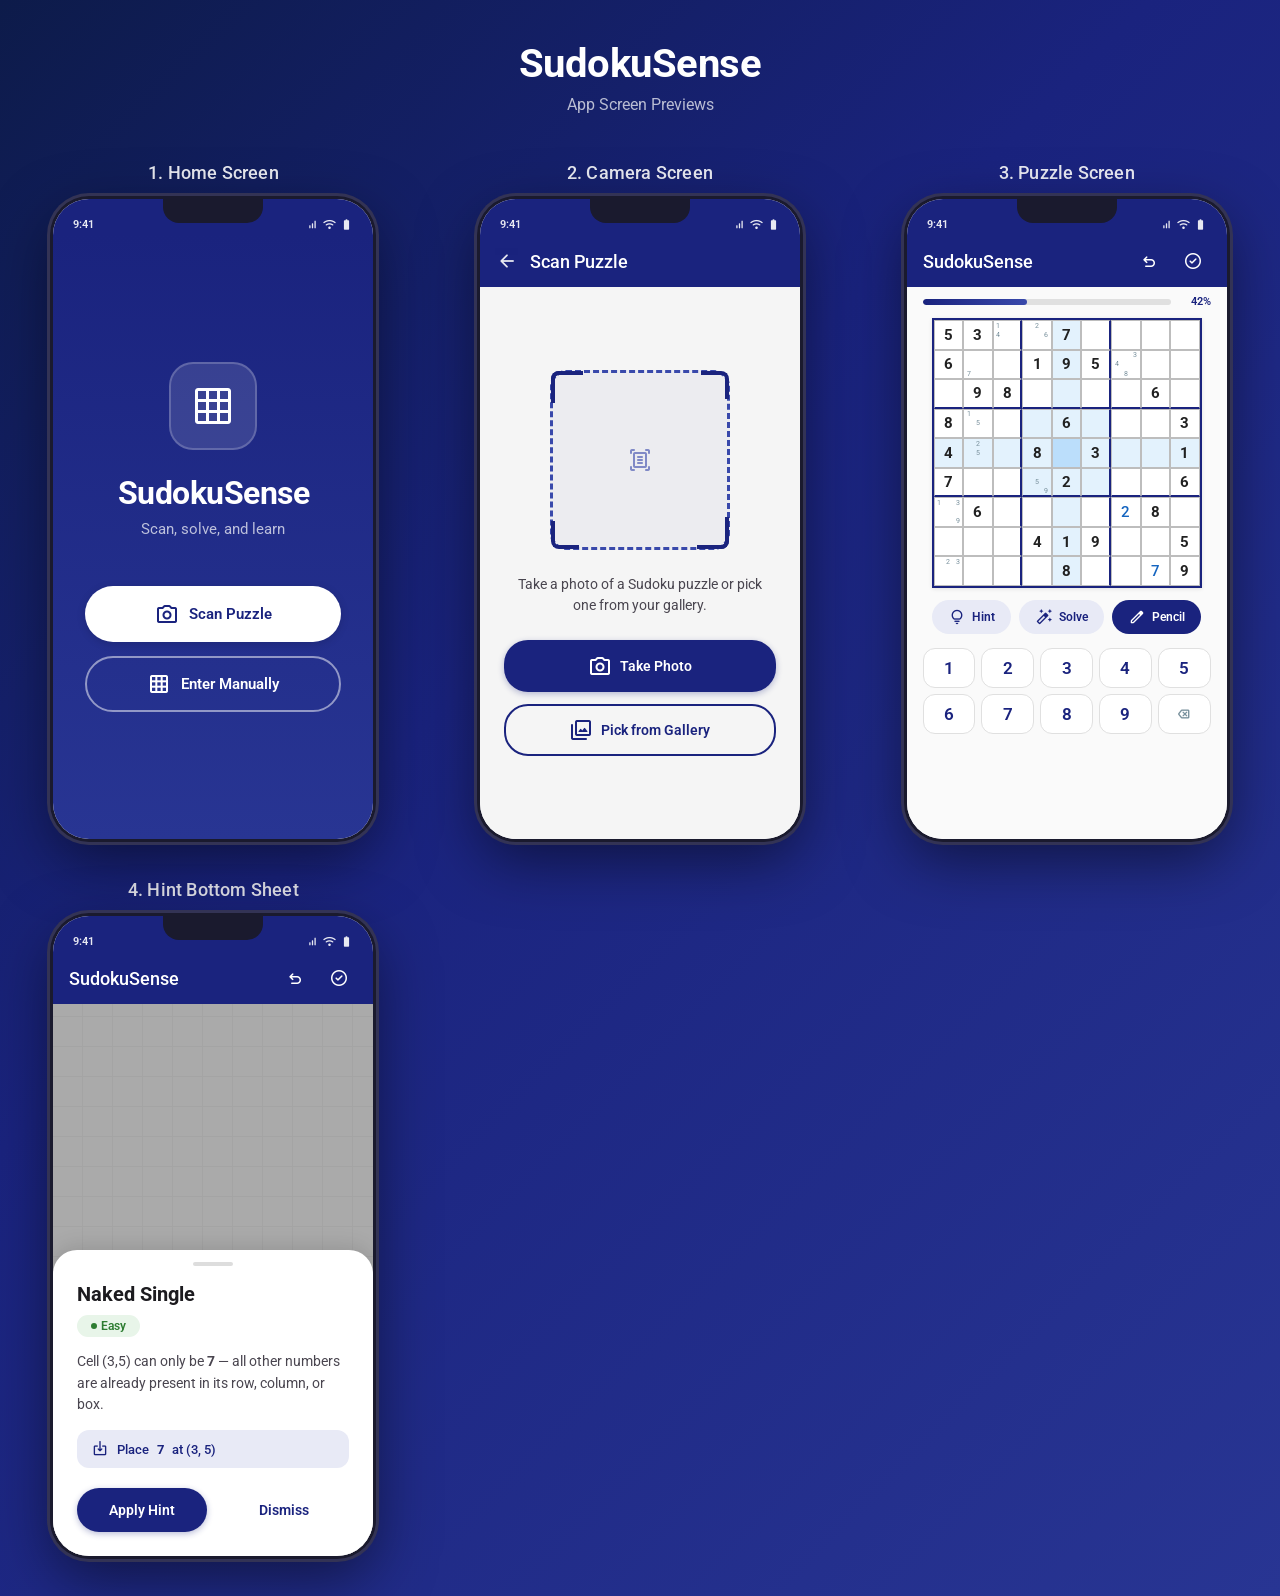
==== docs/screens-preview.html @ f1d48bf7 "feat: Complete SudokuSense app with solver, 20 strategies, OCR, and UI - Core engine: backtracking s" ====
<!DOCTYPE html>
<html lang="en">
<head>
<meta charset="UTF-8">
<meta name="viewport" content="width=device-width, initial-scale=1.0">
<title>SudokuSense - Screen Previews</title>
<link href="https://fonts.googleapis.com/css2?family=Google+Sans:wght@400;500;700&family=Roboto:wght@300;400;500;700&family=Material+Symbols+Rounded:opsz,wght,FILL,GRAD@24,400,1,0" rel="stylesheet">
<style>
  :root {
    --primary: #1A237E;
    --primary-light: #3949AB;
    --primary-container: #E8EAF6;
    --on-primary: #FFFFFF;
    --surface: #FAFAFA;
    --surface-variant: #E7E0EC;
    --on-surface: #1C1B1F;
    --on-surface-variant: #49454F;
    --outline: #79747E;
    --outline-variant: #CAC4D0;
    --tertiary: #7D5260;
    --error: #B3261E;
    --success: #2E7D32;
    --highlight: #BBDEFB;
    --highlight-soft: #E3F2FD;
    --user-entry: #1565C0;
    --candidate-color: #78909C;
  }

  * { margin: 0; padding: 0; box-sizing: border-box; }

  body {
    font-family: 'Roboto', 'Google Sans', sans-serif;
    background: linear-gradient(135deg, #0D1B4A 0%, #1A237E 40%, #283593 100%);
    min-height: 100vh;
    padding: 40px 20px;
    color: var(--on-surface);
  }

  .page-header {
    text-align: center;
    margin-bottom: 48px;
  }
  .page-header h1 {
    font-family: 'Google Sans', 'Roboto', sans-serif;
    font-size: 40px;
    font-weight: 700;
    color: #FFFFFF;
    letter-spacing: -0.5px;
  }
  .page-header p {
    font-size: 16px;
    color: rgba(255,255,255,0.7);
    margin-top: 8px;
  }

  .grid {
    display: grid;
    grid-template-columns: repeat(auto-fit, minmax(340px, 1fr));
    gap: 40px;
    max-width: 1400px;
    margin: 0 auto;
    justify-items: center;
  }

  .mockup-container {
    display: flex;
    flex-direction: column;
    align-items: center;
    gap: 16px;
  }

  .mockup-label {
    font-family: 'Google Sans', 'Roboto', sans-serif;
    font-size: 18px;
    font-weight: 500;
    color: rgba(255,255,255,0.9);
    letter-spacing: 0.2px;
  }

  .phone-frame {
    width: 320px;
    height: 640px;
    background: #FFFFFF;
    border-radius: 36px;
    box-shadow: 0 0 0 3px #1a1a2e, 0 0 0 6px #333355, 0 20px 60px rgba(0,0,0,0.5);
    overflow: hidden;
    position: relative;
    display: flex;
    flex-direction: column;
  }

  .phone-frame::before {
    content: '';
    position: absolute;
    top: 0;
    left: 50%;
    transform: translateX(-50%);
    width: 100px;
    height: 24px;
    background: #1a1a2e;
    border-radius: 0 0 16px 16px;
    z-index: 10;
  }

  .status-bar {
    height: 36px;
    background: var(--primary);
    display: flex;
    align-items: flex-end;
    justify-content: space-between;
    padding: 0 20px 4px;
    font-size: 11px;
    font-weight: 500;
    color: rgba(255,255,255,0.9);
    flex-shrink: 0;
  }
  .status-bar .time { font-weight: 600; }
  .status-bar .icons { display: flex; gap: 4px; font-size: 10px; }

  .app-bar {
    height: 52px;
    background: var(--primary);
    display: flex;
    align-items: center;
    padding: 0 16px;
    color: white;
    flex-shrink: 0;
    gap: 12px;
  }
  .app-bar .back-arrow { font-size: 22px; opacity: 0.9; cursor: pointer; }
  .app-bar .title {
    font-family: 'Google Sans', 'Roboto', sans-serif;
    font-size: 18px;
    font-weight: 500;
    flex: 1;
  }
  .app-bar .actions { display: flex; gap: 8px; }
  .app-bar .action-icon {
    width: 36px; height: 36px;
    display: flex; align-items: center; justify-content: center;
    border-radius: 50%;
    font-size: 20px;
    cursor: pointer;
  }
  .app-bar .action-icon:hover { background: rgba(255,255,255,0.12); }

  .screen-body {
    flex: 1;
    overflow: hidden;
    display: flex;
    flex-direction: column;
  }

  /* ─── Screen 1: Home ─── */
  .home-body {
    flex: 1;
    background: linear-gradient(180deg, var(--primary) 0%, #283593 100%);
    display: flex;
    flex-direction: column;
    align-items: center;
    justify-content: center;
    padding: 40px 32px;
    gap: 8px;
  }
  .home-icon {
    width: 88px; height: 88px;
    background: rgba(255,255,255,0.12);
    border-radius: 24px;
    display: flex; align-items: center; justify-content: center;
    margin-bottom: 16px;
    border: 2px solid rgba(255,255,255,0.2);
  }
  .home-icon .grid-icon {
    font-size: 48px;
    color: white;
  }
  .home-title {
    font-family: 'Google Sans', 'Roboto', sans-serif;
    font-size: 32px;
    font-weight: 700;
    color: white;
    letter-spacing: -0.5px;
  }
  .home-subtitle {
    font-size: 15px;
    color: rgba(255,255,255,0.7);
    margin-bottom: 40px;
  }
  .home-buttons {
    display: flex;
    flex-direction: column;
    gap: 14px;
    width: 100%;
  }
  .btn-filled {
    display: flex; align-items: center; justify-content: center; gap: 10px;
    background: white;
    color: var(--primary);
    border: none;
    border-radius: 28px;
    padding: 16px 24px;
    font-size: 15px;
    font-weight: 600;
    font-family: 'Google Sans', 'Roboto', sans-serif;
    cursor: pointer;
    box-shadow: 0 2px 8px rgba(0,0,0,0.15);
  }
  .btn-outlined {
    display: flex; align-items: center; justify-content: center; gap: 10px;
    background: transparent;
    color: white;
    border: 2px solid rgba(255,255,255,0.5);
    border-radius: 28px;
    padding: 14px 24px;
    font-size: 15px;
    font-weight: 600;
    font-family: 'Google Sans', 'Roboto', sans-serif;
    cursor: pointer;
  }
  .btn-icon { font-size: 20px; }

  /* ─── Screen 2: Camera ─── */
  .camera-body {
    flex: 1;
    background: #F5F5F5;
    display: flex;
    flex-direction: column;
    align-items: center;
    justify-content: center;
    padding: 32px 24px;
    gap: 24px;
  }
  .scanner-frame {
    width: 180px; height: 180px;
    border: 3px dashed var(--primary-light);
    border-radius: 16px;
    display: flex; align-items: center; justify-content: center;
    background: rgba(26,35,126,0.04);
    position: relative;
  }
  .scanner-frame::before,
  .scanner-frame::after {
    content: '';
    position: absolute;
    width: 28px; height: 28px;
    border-color: var(--primary);
    border-style: solid;
  }
  .scanner-frame::before {
    top: -2px; left: -2px;
    border-width: 4px 0 0 4px;
    border-radius: 8px 0 0 0;
  }
  .scanner-frame::after {
    bottom: -2px; right: -2px;
    border-width: 0 4px 4px 0;
    border-radius: 0 0 8px 0;
  }
  .scanner-icon { font-size: 56px; color: var(--primary-light); opacity: 0.6; }
  .camera-text {
    font-size: 14px;
    color: var(--on-surface-variant);
    text-align: center;
    line-height: 1.5;
    padding: 0 8px;
  }
  .camera-buttons {
    display: flex;
    flex-direction: column;
    gap: 12px;
    width: 100%;
  }
  .btn-filled-sm {
    display: flex; align-items: center; justify-content: center; gap: 8px;
    background: var(--primary);
    color: white;
    border: none;
    border-radius: 24px;
    padding: 14px 20px;
    font-size: 14px;
    font-weight: 600;
    font-family: 'Google Sans', 'Roboto', sans-serif;
    cursor: pointer;
    box-shadow: 0 2px 6px rgba(26,35,126,0.3);
  }
  .btn-outlined-sm {
    display: flex; align-items: center; justify-content: center; gap: 8px;
    background: transparent;
    color: var(--primary);
    border: 2px solid var(--primary);
    border-radius: 24px;
    padding: 12px 20px;
    font-size: 14px;
    font-weight: 600;
    font-family: 'Google Sans', 'Roboto', sans-serif;
    cursor: pointer;
  }

  /* ─── Corner accents for scanner ─── */
  .corner-tl, .corner-tr, .corner-bl, .corner-br {
    position: absolute;
    width: 28px; height: 28px;
    border-color: var(--primary);
    border-style: solid;
  }
  .corner-tl { top: -2px; left: -2px; border-width: 4px 0 0 4px; border-radius: 8px 0 0 0; }
  .corner-tr { top: -2px; right: -2px; border-width: 4px 4px 0 0; border-radius: 0 8px 0 0; }
  .corner-bl { bottom: -2px; left: -2px; border-width: 0 0 4px 4px; border-radius: 0 0 0 8px; }
  .corner-br { bottom: -2px; right: -2px; border-width: 0 4px 4px 0; border-radius: 0 0 8px 0; }

  /* ─── Screen 3: Puzzle ─── */
  .puzzle-body {
    flex: 1;
    background: #FAFAFA;
    display: flex;
    flex-direction: column;
    overflow: hidden;
  }

  .progress-bar-container {
    padding: 8px 16px 4px;
    display: flex;
    align-items: center;
    gap: 8px;
  }
  .progress-track {
    flex: 1;
    height: 6px;
    background: #E0E0E0;
    border-radius: 3px;
    overflow: hidden;
  }
  .progress-fill {
    width: 42%;
    height: 100%;
    background: linear-gradient(90deg, var(--primary), var(--primary-light));
    border-radius: 3px;
  }
  .progress-text {
    font-size: 11px;
    font-weight: 600;
    color: var(--primary);
    min-width: 32px;
    text-align: right;
  }

  .sudoku-grid-wrapper {
    padding: 6px 12px;
    display: flex;
    justify-content: center;
  }

  .sudoku-grid {
    display: grid;
    grid-template-columns: repeat(9, 1fr);
    grid-template-rows: repeat(9, 1fr);
    width: 270px;
    height: 270px;
    border: 2.5px solid #1A237E;
    background: white;
    box-shadow: 0 1px 4px rgba(0,0,0,0.1);
  }

  .cell {
    display: flex;
    align-items: center;
    justify-content: center;
    font-size: 15px;
    font-weight: 400;
    color: var(--on-surface);
    border: 0.5px solid #BDBDBD;
    position: relative;
    background: white;
  }
  .cell.given { font-weight: 700; color: #212121; }
  .cell.user-entered { color: var(--user-entry); font-weight: 500; }
  .cell.selected { background: var(--highlight) !important; }
  .cell.same-group { background: var(--highlight-soft); }

  /* Thick borders for 3x3 boxes */
  .cell.border-right { border-right: 2px solid #1A237E; }
  .cell.border-bottom { border-bottom: 2px solid #1A237E; }
  .cell.border-left { border-left: 2px solid #1A237E; }
  .cell.border-top { border-top: 2px solid #1A237E; }

  .cell .candidates {
    display: grid;
    grid-template-columns: repeat(3, 1fr);
    grid-template-rows: repeat(3, 1fr);
    width: 100%;
    height: 100%;
    position: absolute;
    top: 0; left: 0;
  }
  .cell .candidates span {
    display: flex;
    align-items: center;
    justify-content: center;
    font-size: 7px;
    color: var(--candidate-color);
    font-weight: 400;
  }

  .toolbar-row {
    display: flex;
    justify-content: center;
    gap: 8px;
    padding: 6px 16px;
  }
  .tool-btn {
    display: flex; align-items: center; gap: 6px;
    background: var(--primary-container);
    color: var(--primary);
    border: none;
    border-radius: 20px;
    padding: 8px 16px;
    font-size: 12px;
    font-weight: 600;
    font-family: 'Google Sans', 'Roboto', sans-serif;
    cursor: pointer;
  }
  .tool-btn .tool-icon { font-size: 18px; }

  .numpad {
    display: grid;
    grid-template-columns: repeat(5, 1fr);
    gap: 6px;
    padding: 8px 16px 12px;
  }
  .num-btn {
    display: flex;
    align-items: center;
    justify-content: center;
    height: 40px;
    background: white;
    border: 1.5px solid #E0E0E0;
    border-radius: 12px;
    font-size: 17px;
    font-weight: 600;
    color: var(--primary);
    font-family: 'Google Sans', 'Roboto', sans-serif;
    cursor: pointer;
  }
  .num-btn:hover { background: var(--primary-container); }
  .num-btn.clear-btn {
    font-size: 11px;
    font-weight: 500;
    color: var(--on-surface-variant);
  }

  /* ─── Screen 4: Hint Sheet ─── */
  .hint-overlay {
    flex: 1;
    position: relative;
    background: #FAFAFA;
  }
  .hint-puzzle-bg {
    position: absolute;
    top: 0; left: 0; right: 0;
    height: 100%;
    opacity: 0.3;
    background: repeating-linear-gradient(
      0deg,
      transparent,
      transparent 29px,
      #E0E0E0 29px,
      #E0E0E0 30px
    ),
    repeating-linear-gradient(
      90deg,
      transparent,
      transparent 29px,
      #E0E0E0 29px,
      #E0E0E0 30px
    );
  }
  .hint-scrim {
    position: absolute;
    bottom: 0; left: 0; right: 0;
    top: 0;
    background: rgba(0,0,0,0.32);
    z-index: 1;
  }
  .hint-sheet {
    position: absolute;
    bottom: 0; left: 0; right: 0;
    background: white;
    border-radius: 24px 24px 0 0;
    padding: 12px 24px 24px;
    z-index: 2;
    box-shadow: 0 -4px 20px rgba(0,0,0,0.12);
  }
  .hint-handle {
    width: 40px; height: 4px;
    background: #DDD;
    border-radius: 2px;
    margin: 0 auto 16px;
  }
  .hint-strategy {
    font-family: 'Google Sans', 'Roboto', sans-serif;
    font-size: 20px;
    font-weight: 700;
    color: var(--on-surface);
    margin-bottom: 8px;
  }
  .difficulty-badge {
    display: inline-flex;
    align-items: center;
    gap: 4px;
    background: #E8F5E9;
    color: var(--success);
    border-radius: 16px;
    padding: 4px 14px;
    font-size: 12px;
    font-weight: 600;
    margin-bottom: 14px;
  }
  .difficulty-badge .dot {
    width: 6px; height: 6px;
    background: var(--success);
    border-radius: 50%;
  }
  .hint-explanation {
    font-size: 13.5px;
    color: var(--on-surface-variant);
    line-height: 1.6;
    margin-bottom: 14px;
  }
  .hint-placement {
    display: flex;
    align-items: center;
    gap: 8px;
    background: var(--primary-container);
    border-radius: 12px;
    padding: 10px 14px;
    margin-bottom: 20px;
    font-size: 13px;
    font-weight: 500;
    color: var(--primary);
  }
  .hint-placement .place-icon { font-size: 18px; }
  .hint-buttons {
    display: flex;
    gap: 12px;
  }
  .hint-btn-apply {
    flex: 1;
    background: var(--primary);
    color: white;
    border: none;
    border-radius: 24px;
    padding: 14px;
    font-size: 14px;
    font-weight: 600;
    font-family: 'Google Sans', 'Roboto', sans-serif;
    cursor: pointer;
    box-shadow: 0 2px 6px rgba(26,35,126,0.3);
  }
  .hint-btn-dismiss {
    flex: 1;
    background: transparent;
    color: var(--primary);
    border: none;
    padding: 14px;
    font-size: 14px;
    font-weight: 600;
    font-family: 'Google Sans', 'Roboto', sans-serif;
    cursor: pointer;
  }

  .material-symbols-rounded {
    font-family: 'Material Symbols Rounded';
    font-weight: normal;
    font-style: normal;
    font-size: 24px;
    display: inline-block;
    line-height: 1;
    text-transform: none;
    letter-spacing: normal;
    word-wrap: normal;
    white-space: nowrap;
    direction: ltr;
    -webkit-font-smoothing: antialiased;
  }

  @media (max-width: 740px) {
    .grid { grid-template-columns: 1fr; gap: 32px; }
  }
</style>
</head>
<body>

<div class="page-header">
  <h1>SudokuSense</h1>
  <p>App Screen Previews</p>
</div>

<div class="grid">

  <!-- ════════════ Screen 1: Home ════════════ -->
  <div class="mockup-container">
    <div class="mockup-label">1. Home Screen</div>
    <div class="phone-frame">
      <div class="status-bar">
        <span class="time">9:41</span>
        <span class="icons">
          <span class="material-symbols-rounded" style="font-size:13px">signal_cellular_alt</span>
          <span class="material-symbols-rounded" style="font-size:13px">wifi</span>
          <span class="material-symbols-rounded" style="font-size:13px">battery_full</span>
        </span>
      </div>
      <div class="screen-body home-body">
        <div class="home-icon">
          <span class="material-symbols-rounded grid-icon">grid_on</span>
        </div>
        <div class="home-title">SudokuSense</div>
        <div class="home-subtitle">Scan, solve, and learn</div>
        <div class="home-buttons">
          <button class="btn-filled">
            <span class="material-symbols-rounded btn-icon">photo_camera</span>
            Scan Puzzle
          </button>
          <button class="btn-outlined">
            <span class="material-symbols-rounded btn-icon">grid_on</span>
            Enter Manually
          </button>
        </div>
      </div>
    </div>
  </div>

  <!-- ════════════ Screen 2: Camera ════════════ -->
  <div class="mockup-container">
    <div class="mockup-label">2. Camera Screen</div>
    <div class="phone-frame">
      <div class="status-bar">
        <span class="time">9:41</span>
        <span class="icons">
          <span class="material-symbols-rounded" style="font-size:13px">signal_cellular_alt</span>
          <span class="material-symbols-rounded" style="font-size:13px">wifi</span>
          <span class="material-symbols-rounded" style="font-size:13px">battery_full</span>
        </span>
      </div>
      <div class="app-bar">
        <span class="material-symbols-rounded back-arrow">arrow_back</span>
        <span class="title">Scan Puzzle</span>
      </div>
      <div class="screen-body camera-body">
        <div class="scanner-frame">
          <div class="corner-tl"></div>
          <div class="corner-tr"></div>
          <div class="corner-bl"></div>
          <div class="corner-br"></div>
          <span class="material-symbols-rounded scanner-icon">document_scanner</span>
        </div>
        <div class="camera-text">Take a photo of a Sudoku puzzle or pick one from your gallery.</div>
        <div class="camera-buttons">
          <button class="btn-filled-sm">
            <span class="material-symbols-rounded btn-icon">photo_camera</span>
            Take Photo
          </button>
          <button class="btn-outlined-sm">
            <span class="material-symbols-rounded btn-icon">photo_library</span>
            Pick from Gallery
          </button>
        </div>
      </div>
    </div>
  </div>

  <!-- ════════════ Screen 3: Puzzle ════════════ -->
  <div class="mockup-container">
    <div class="mockup-label">3. Puzzle Screen</div>
    <div class="phone-frame">
      <div class="status-bar">
        <span class="time">9:41</span>
        <span class="icons">
          <span class="material-symbols-rounded" style="font-size:13px">signal_cellular_alt</span>
          <span class="material-symbols-rounded" style="font-size:13px">wifi</span>
          <span class="material-symbols-rounded" style="font-size:13px">battery_full</span>
        </span>
      </div>
      <div class="app-bar">
        <span class="title">SudokuSense</span>
        <div class="actions">
          <span class="action-icon material-symbols-rounded" style="font-size:20px">undo</span>
          <span class="action-icon material-symbols-rounded" style="font-size:20px">check_circle</span>
        </div>
      </div>
      <div class="screen-body puzzle-body">
        <div class="progress-bar-container">
          <div class="progress-track"><div class="progress-fill"></div></div>
          <span class="progress-text">42%</span>
        </div>
        <div class="sudoku-grid-wrapper">
          <div class="sudoku-grid" id="puzzle-grid"></div>
        </div>
        <div class="toolbar-row">
          <button class="tool-btn">
            <span class="material-symbols-rounded tool-icon">lightbulb</span>
            Hint
          </button>
          <button class="tool-btn">
            <span class="material-symbols-rounded tool-icon">auto_fix_high</span>
            Solve
          </button>
          <button class="tool-btn" style="background:var(--primary);color:white;">
            <span class="material-symbols-rounded tool-icon">edit</span>
            Pencil
          </button>
        </div>
        <div class="numpad">
          <button class="num-btn">1</button>
          <button class="num-btn">2</button>
          <button class="num-btn">3</button>
          <button class="num-btn">4</button>
          <button class="num-btn">5</button>
          <button class="num-btn">6</button>
          <button class="num-btn">7</button>
          <button class="num-btn">8</button>
          <button class="num-btn">9</button>
          <button class="num-btn clear-btn">
            <span class="material-symbols-rounded" style="font-size:18px;color:#78909C">backspace</span>
          </button>
        </div>
      </div>
    </div>
  </div>

  <!-- ════════════ Screen 4: Hint Sheet ════════════ -->
  <div class="mockup-container">
    <div class="mockup-label">4. Hint Bottom Sheet</div>
    <div class="phone-frame">
      <div class="status-bar">
        <span class="time">9:41</span>
        <span class="icons">
          <span class="material-symbols-rounded" style="font-size:13px">signal_cellular_alt</span>
          <span class="material-symbols-rounded" style="font-size:13px">wifi</span>
          <span class="material-symbols-rounded" style="font-size:13px">battery_full</span>
        </span>
      </div>
      <div class="app-bar">
        <span class="title">SudokuSense</span>
        <div class="actions">
          <span class="action-icon material-symbols-rounded" style="font-size:20px">undo</span>
          <span class="action-icon material-symbols-rounded" style="font-size:20px">check_circle</span>
        </div>
      </div>
      <div class="screen-body">
        <div class="hint-overlay">
          <div class="hint-puzzle-bg"></div>
          <div class="hint-scrim"></div>
          <div class="hint-sheet">
            <div class="hint-handle"></div>
            <div class="hint-strategy">Naked Single</div>
            <div class="difficulty-badge">
              <span class="dot"></span>
              Easy
            </div>
            <div class="hint-explanation">
              Cell (3,5) can only be <strong>7</strong> &mdash; all other numbers are already present in its row, column, or box.
            </div>
            <div class="hint-placement">
              <span class="material-symbols-rounded place-icon">place_item</span>
              Place <strong>7</strong> at (3, 5)
            </div>
            <div class="hint-buttons">
              <button class="hint-btn-apply">Apply Hint</button>
              <button class="hint-btn-dismiss">Dismiss</button>
            </div>
          </div>
        </div>
      </div>
    </div>
  </div>

</div>

<script>
// Build the Sudoku grid for Screen 3
(function() {
  const grid = document.getElementById('puzzle-grid');
  // Realistic partial puzzle: 0 = empty, negative = user-entered, 'c' prefix = candidates
  const puzzle = [
    // Row 0
    [{v:5,t:'g'},{v:3,t:'g'},{v:0,t:''},{v:0,t:''},{v:7,t:'g'},{v:0,t:''},{v:0,t:''},{v:0,t:''},{v:0,t:''}],
    // Row 1
    [{v:6,t:'g'},{v:0,t:''},{v:0,t:''},{v:1,t:'g'},{v:9,t:'g'},{v:5,t:'g'},{v:0,t:''},{v:0,t:''},{v:0,t:''}],
    // Row 2
    [{v:0,t:''},{v:9,t:'g'},{v:8,t:'g'},{v:0,t:''},{v:0,t:''},{v:0,t:''},{v:0,t:''},{v:6,t:'g'},{v:0,t:''}],
    // Row 3
    [{v:8,t:'g'},{v:0,t:''},{v:0,t:''},{v:0,t:''},{v:6,t:'g'},{v:0,t:''},{v:0,t:''},{v:0,t:''},{v:3,t:'g'}],
    // Row 4
    [{v:4,t:'g'},{v:0,t:''},{v:0,t:''},{v:8,t:'g'},{v:0,t:'s'},{v:3,t:'g'},{v:0,t:''},{v:0,t:''},{v:1,t:'g'}],
    // Row 5
    [{v:7,t:'g'},{v:0,t:''},{v:0,t:''},{v:0,t:''},{v:2,t:'g'},{v:0,t:''},{v:0,t:''},{v:0,t:''},{v:6,t:'g'}],
    // Row 6
    [{v:0,t:''},{v:6,t:'g'},{v:0,t:''},{v:0,t:''},{v:0,t:''},{v:0,t:''},{v:2,t:'u'},{v:8,t:'g'},{v:0,t:''}],
    // Row 7
    [{v:0,t:''},{v:0,t:''},{v:0,t:''},{v:4,t:'g'},{v:1,t:'g'},{v:9,t:'g'},{v:0,t:''},{v:0,t:''},{v:5,t:'g'}],
    // Row 8
    [{v:0,t:''},{v:0,t:''},{v:0,t:''},{v:0,t:''},{v:8,t:'g'},{v:0,t:''},{v:0,t:''},{v:7,t:'u'},{v:9,t:'g'}],
  ];

  // Candidates for some empty cells
  const candidates = {
    '0,2': [1,4],
    '0,3': [2,6],
    '1,1': [7],
    '1,6': [3,4,8],
    '3,1': [1,5],
    '4,1': [2,5],
    '5,3': [5,9],
    '6,0': [1,3,9],
    '8,0': [2,3],
  };

  // Selected cell: row 4, col 4
  const selR = 4, selC = 4;

  for (let r = 0; r < 9; r++) {
    for (let c = 0; c < 9; c++) {
      const cell = document.createElement('div');
      cell.className = 'cell';
      const data = puzzle[r][c];

      // Box borders
      if (c === 2 || c === 5) cell.classList.add('border-right');
      if (r === 2 || r === 5) cell.classList.add('border-bottom');

      // Highlight selected and same group
      if (r === selR && c === selC) {
        cell.classList.add('selected');
      } else if (r === selR || c === selC ||
        (Math.floor(r/3) === Math.floor(selR/3) && Math.floor(c/3) === Math.floor(selC/3))) {
        cell.classList.add('same-group');
      }

      if (data.v > 0) {
        if (data.t === 'g') cell.classList.add('given');
        else if (data.t === 'u') cell.classList.add('user-entered');
        cell.textContent = data.v;
      } else {
        // Check for candidates
        const key = r + ',' + c;
        if (candidates[key]) {
          const cDiv = document.createElement('div');
          cDiv.className = 'candidates';
          for (let n = 1; n <= 9; n++) {
            const s = document.createElement('span');
            if (candidates[key].includes(n)) s.textContent = n;
            cDiv.appendChild(s);
          }
          cell.appendChild(cDiv);
        }
      }

      grid.appendChild(cell);
    }
  }
})();
</script>

</body>
</html>
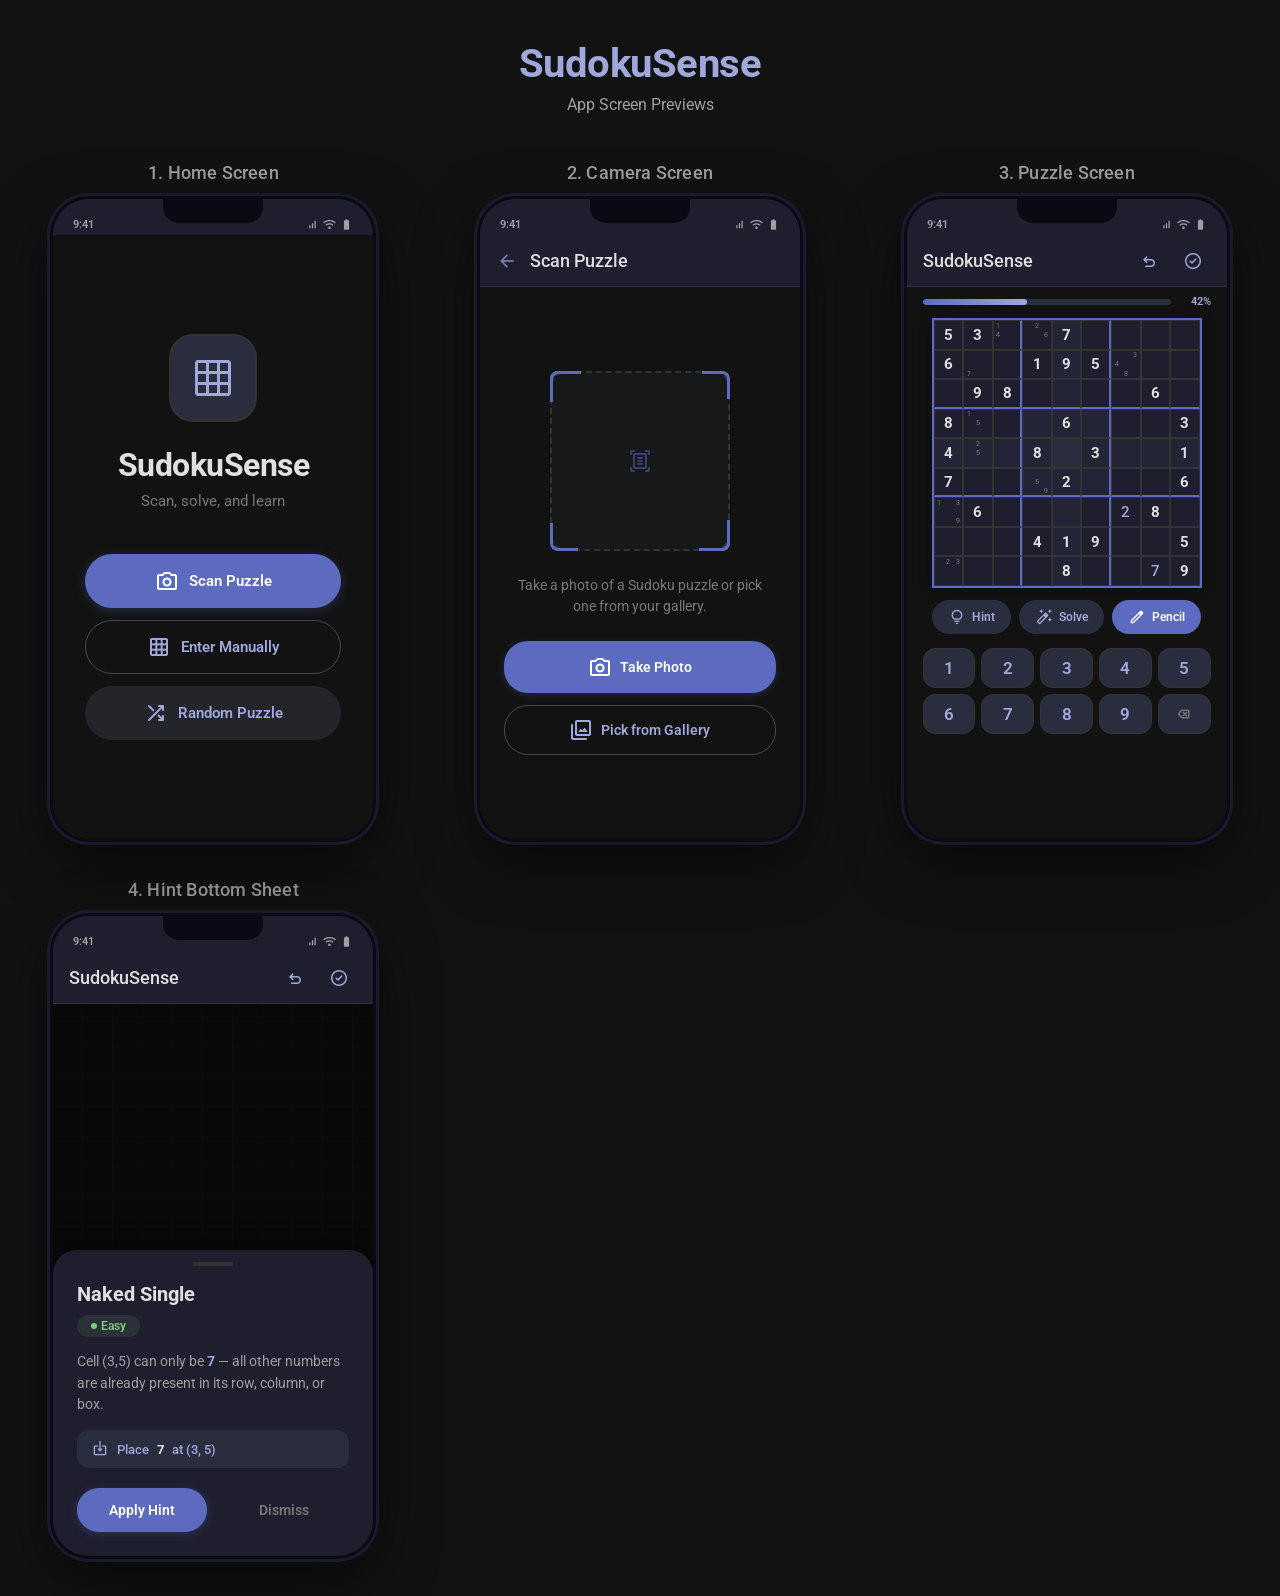
==== commit 8bef1176: "style: Switch to dark-mode-only with pastel indigo accents - App theme: dark Material 3 with #9FA8DA" ====
--- a/docs/screens-preview.html
+++ b/docs/screens-preview.html
@@ -7,30 +7,32 @@
 <link href="https://fonts.googleapis.com/css2?family=Google+Sans:wght@400;500;700&family=Roboto:wght@300;400;500;700&family=Material+Symbols+Rounded:opsz,wght,FILL,GRAD@24,400,1,0" rel="stylesheet">
 <style>
   :root {
-    --primary: #1A237E;
-    --primary-light: #3949AB;
-    --primary-container: #E8EAF6;
-    --on-primary: #FFFFFF;
-    --surface: #FAFAFA;
-    --surface-variant: #E7E0EC;
-    --on-surface: #1C1B1F;
-    --on-surface-variant: #49454F;
-    --outline: #79747E;
-    --outline-variant: #CAC4D0;
-    --tertiary: #7D5260;
-    --error: #B3261E;
-    --success: #2E7D32;
-    --highlight: #BBDEFB;
-    --highlight-soft: #E3F2FD;
-    --user-entry: #1565C0;
-    --candidate-color: #78909C;
+    --bg: #121212;
+    --surface: #1E1E2E;
+    --card: #2A2D3E;
+    --accent: #9FA8DA;
+    --accent-dim: #5C6BC0;
+    --accent-faint: rgba(159,168,218,0.08);
+    --on-surface: #E0E0E0;
+    --on-surface-dim: #A0A0A0;
+    --on-surface-muted: #787878;
+    --border: #333333;
+    --user-entry: #9FA8DA;
+    --candidate-color: #787878;
+    --error-tint: #33EF5350;
+    --hint-tint: #3381C784;
+    --easy: #81C784;
+    --medium: #FFD54F;
+    --hard: #FFB74D;
+    --expert: #E57373;
+    --evil: #CE93D8;
   }
 
   * { margin: 0; padding: 0; box-sizing: border-box; }
 
   body {
     font-family: 'Roboto', 'Google Sans', sans-serif;
-    background: linear-gradient(135deg, #0D1B4A 0%, #1A237E 40%, #283593 100%);
+    background: var(--bg);
     min-height: 100vh;
     padding: 40px 20px;
     color: var(--on-surface);
@@ -44,12 +46,12 @@
     font-family: 'Google Sans', 'Roboto', sans-serif;
     font-size: 40px;
     font-weight: 700;
-    color: #FFFFFF;
+    color: var(--accent);
     letter-spacing: -0.5px;
   }
   .page-header p {
     font-size: 16px;
-    color: rgba(255,255,255,0.7);
+    color: var(--on-surface-dim);
     margin-top: 8px;
   }
 
@@ -73,16 +75,16 @@
     font-family: 'Google Sans', 'Roboto', sans-serif;
     font-size: 18px;
     font-weight: 500;
-    color: rgba(255,255,255,0.9);
+    color: var(--on-surface-dim);
     letter-spacing: 0.2px;
   }
 
   .phone-frame {
     width: 320px;
     height: 640px;
-    background: #FFFFFF;
+    background: var(--surface);
     border-radius: 36px;
-    box-shadow: 0 0 0 3px #1a1a2e, 0 0 0 6px #333355, 0 20px 60px rgba(0,0,0,0.5);
+    box-shadow: 0 0 0 3px #0a0a14, 0 0 0 6px #1a1a2e, 0 20px 60px rgba(0,0,0,0.6);
     overflow: hidden;
     position: relative;
     display: flex;
@@ -97,21 +99,21 @@
     transform: translateX(-50%);
     width: 100px;
     height: 24px;
-    background: #1a1a2e;
+    background: #0a0a14;
     border-radius: 0 0 16px 16px;
     z-index: 10;
   }
 
   .status-bar {
     height: 36px;
-    background: var(--primary);
+    background: var(--surface);
     display: flex;
     align-items: flex-end;
     justify-content: space-between;
     padding: 0 20px 4px;
     font-size: 11px;
     font-weight: 500;
-    color: rgba(255,255,255,0.9);
+    color: var(--on-surface-dim);
     flex-shrink: 0;
   }
   .status-bar .time { font-weight: 600; }
@@ -119,20 +121,22 @@
 
   .app-bar {
     height: 52px;
-    background: var(--primary);
+    background: var(--surface);
     display: flex;
     align-items: center;
     padding: 0 16px;
-    color: white;
+    color: var(--on-surface);
     flex-shrink: 0;
     gap: 12px;
-  }
-  .app-bar .back-arrow { font-size: 22px; opacity: 0.9; cursor: pointer; }
+    border-bottom: 1px solid var(--border);
+  }
+  .app-bar .back-arrow { font-size: 22px; opacity: 0.7; cursor: pointer; color: var(--accent); }
   .app-bar .title {
     font-family: 'Google Sans', 'Roboto', sans-serif;
     font-size: 18px;
     font-weight: 500;
     flex: 1;
+    color: var(--on-surface);
   }
   .app-bar .actions { display: flex; gap: 8px; }
   .app-bar .action-icon {
@@ -141,8 +145,9 @@
     border-radius: 50%;
     font-size: 20px;
     cursor: pointer;
-  }
-  .app-bar .action-icon:hover { background: rgba(255,255,255,0.12); }
+    color: var(--accent);
+  }
+  .app-bar .action-icon:hover { background: rgba(159,168,218,0.1); }
 
   .screen-body {
     flex: 1;
@@ -151,65 +156,65 @@
     flex-direction: column;
   }
 
-  /* ─── Screen 1: Home ─── */
+  /* --- Screen 1: Home --- */
   .home-body {
     flex: 1;
-    background: linear-gradient(180deg, var(--primary) 0%, #283593 100%);
+    background: var(--bg);
     display: flex;
     flex-direction: column;
     align-items: center;
     justify-content: center;
-    padding: 40px 32px;
+    padding: 32px 32px;
     gap: 8px;
   }
   .home-icon {
     width: 88px; height: 88px;
-    background: rgba(255,255,255,0.12);
+    background: var(--card);
     border-radius: 24px;
     display: flex; align-items: center; justify-content: center;
     margin-bottom: 16px;
-    border: 2px solid rgba(255,255,255,0.2);
+    border: 2px solid var(--border);
   }
   .home-icon .grid-icon {
     font-size: 48px;
-    color: white;
+    color: var(--accent);
   }
   .home-title {
     font-family: 'Google Sans', 'Roboto', sans-serif;
     font-size: 32px;
     font-weight: 700;
-    color: white;
+    color: var(--on-surface);
     letter-spacing: -0.5px;
   }
   .home-subtitle {
     font-size: 15px;
-    color: rgba(255,255,255,0.7);
-    margin-bottom: 40px;
+    color: var(--on-surface-muted);
+    margin-bottom: 36px;
   }
   .home-buttons {
     display: flex;
     flex-direction: column;
-    gap: 14px;
+    gap: 12px;
     width: 100%;
   }
   .btn-filled {
     display: flex; align-items: center; justify-content: center; gap: 10px;
-    background: white;
-    color: var(--primary);
+    background: var(--accent-dim);
+    color: #FFFFFF;
     border: none;
     border-radius: 28px;
-    padding: 16px 24px;
+    padding: 15px 24px;
     font-size: 15px;
     font-weight: 600;
     font-family: 'Google Sans', 'Roboto', sans-serif;
     cursor: pointer;
-    box-shadow: 0 2px 8px rgba(0,0,0,0.15);
+    box-shadow: 0 2px 12px rgba(92,107,196,0.3);
   }
   .btn-outlined {
     display: flex; align-items: center; justify-content: center; gap: 10px;
     background: transparent;
-    color: white;
-    border: 2px solid rgba(255,255,255,0.5);
+    color: var(--accent);
+    border: 1.5px solid rgba(159,168,218,0.35);
     border-radius: 28px;
     padding: 14px 24px;
     font-size: 15px;
@@ -217,12 +222,24 @@
     font-family: 'Google Sans', 'Roboto', sans-serif;
     cursor: pointer;
   }
+  .btn-tonal {
+    display: flex; align-items: center; justify-content: center; gap: 10px;
+    background: rgba(159,168,218,0.12);
+    color: var(--accent);
+    border: none;
+    border-radius: 28px;
+    padding: 15px 24px;
+    font-size: 15px;
+    font-weight: 600;
+    font-family: 'Google Sans', 'Roboto', sans-serif;
+    cursor: pointer;
+  }
   .btn-icon { font-size: 20px; }
 
-  /* ─── Screen 2: Camera ─── */
+  /* --- Screen 2: Camera --- */
   .camera-body {
     flex: 1;
-    background: #F5F5F5;
+    background: var(--bg);
     display: flex;
     flex-direction: column;
     align-items: center;
@@ -232,10 +249,10 @@
   }
   .scanner-frame {
     width: 180px; height: 180px;
-    border: 3px dashed var(--primary-light);
+    border: 2px dashed var(--border);
     border-radius: 16px;
     display: flex; align-items: center; justify-content: center;
-    background: rgba(26,35,126,0.04);
+    background: rgba(159,168,218,0.04);
     position: relative;
   }
   .scanner-frame::before,
@@ -243,23 +260,23 @@
     content: '';
     position: absolute;
     width: 28px; height: 28px;
-    border-color: var(--primary);
+    border-color: var(--accent-dim);
     border-style: solid;
   }
   .scanner-frame::before {
     top: -2px; left: -2px;
-    border-width: 4px 0 0 4px;
+    border-width: 3px 0 0 3px;
     border-radius: 8px 0 0 0;
   }
   .scanner-frame::after {
     bottom: -2px; right: -2px;
-    border-width: 0 4px 4px 0;
+    border-width: 0 3px 3px 0;
     border-radius: 0 0 8px 0;
   }
-  .scanner-icon { font-size: 56px; color: var(--primary-light); opacity: 0.6; }
+  .scanner-icon { font-size: 56px; color: var(--accent-dim); opacity: 0.5; }
   .camera-text {
     font-size: 14px;
-    color: var(--on-surface-variant);
+    color: var(--on-surface-muted);
     text-align: center;
     line-height: 1.5;
     padding: 0 8px;
@@ -272,8 +289,8 @@
   }
   .btn-filled-sm {
     display: flex; align-items: center; justify-content: center; gap: 8px;
-    background: var(--primary);
-    color: white;
+    background: var(--accent-dim);
+    color: #FFFFFF;
     border: none;
     border-radius: 24px;
     padding: 14px 20px;
@@ -281,13 +298,13 @@
     font-weight: 600;
     font-family: 'Google Sans', 'Roboto', sans-serif;
     cursor: pointer;
-    box-shadow: 0 2px 6px rgba(26,35,126,0.3);
+    box-shadow: 0 2px 8px rgba(92,107,196,0.25);
   }
   .btn-outlined-sm {
     display: flex; align-items: center; justify-content: center; gap: 8px;
     background: transparent;
-    color: var(--primary);
-    border: 2px solid var(--primary);
+    color: var(--accent);
+    border: 1.5px solid rgba(159,168,218,0.35);
     border-radius: 24px;
     padding: 12px 20px;
     font-size: 14px;
@@ -296,22 +313,22 @@
     cursor: pointer;
   }
 
-  /* ─── Corner accents for scanner ─── */
+  /* Corner accents for scanner */
   .corner-tl, .corner-tr, .corner-bl, .corner-br {
     position: absolute;
     width: 28px; height: 28px;
-    border-color: var(--primary);
+    border-color: var(--accent-dim);
     border-style: solid;
   }
-  .corner-tl { top: -2px; left: -2px; border-width: 4px 0 0 4px; border-radius: 8px 0 0 0; }
-  .corner-tr { top: -2px; right: -2px; border-width: 4px 4px 0 0; border-radius: 0 8px 0 0; }
-  .corner-bl { bottom: -2px; left: -2px; border-width: 0 0 4px 4px; border-radius: 0 0 0 8px; }
-  .corner-br { bottom: -2px; right: -2px; border-width: 0 4px 4px 0; border-radius: 0 0 8px 0; }
-
-  /* ─── Screen 3: Puzzle ─── */
+  .corner-tl { top: -2px; left: -2px; border-width: 3px 0 0 3px; border-radius: 8px 0 0 0; }
+  .corner-tr { top: -2px; right: -2px; border-width: 3px 3px 0 0; border-radius: 0 8px 0 0; }
+  .corner-bl { bottom: -2px; left: -2px; border-width: 0 0 3px 3px; border-radius: 0 0 0 8px; }
+  .corner-br { bottom: -2px; right: -2px; border-width: 0 3px 3px 0; border-radius: 0 0 8px 0; }
+
+  /* --- Screen 3: Puzzle --- */
   .puzzle-body {
     flex: 1;
-    background: #FAFAFA;
+    background: var(--bg);
     display: flex;
     flex-direction: column;
     overflow: hidden;
@@ -326,20 +343,20 @@
   .progress-track {
     flex: 1;
     height: 6px;
-    background: #E0E0E0;
+    background: var(--card);
     border-radius: 3px;
     overflow: hidden;
   }
   .progress-fill {
     width: 42%;
     height: 100%;
-    background: linear-gradient(90deg, var(--primary), var(--primary-light));
+    background: linear-gradient(90deg, var(--accent-dim), var(--accent));
     border-radius: 3px;
   }
   .progress-text {
     font-size: 11px;
     font-weight: 600;
-    color: var(--primary);
+    color: var(--accent);
     min-width: 32px;
     text-align: right;
   }
@@ -356,9 +373,9 @@
     grid-template-rows: repeat(9, 1fr);
     width: 270px;
     height: 270px;
-    border: 2.5px solid #1A237E;
-    background: white;
-    box-shadow: 0 1px 4px rgba(0,0,0,0.1);
+    border: 2.5px solid var(--accent-dim);
+    background: var(--surface);
+    box-shadow: 0 2px 12px rgba(0,0,0,0.3);
   }
 
   .cell {
@@ -367,21 +384,23 @@
     justify-content: center;
     font-size: 15px;
     font-weight: 400;
-    color: var(--on-surface);
-    border: 0.5px solid #BDBDBD;
+    color: var(--on-surface-muted);
+    border: 0.5px solid var(--border);
     position: relative;
-    background: white;
-  }
-  .cell.given { font-weight: 700; color: #212121; }
+    background: var(--surface);
+  }
+  .cell.given { font-weight: 700; color: var(--on-surface); }
   .cell.user-entered { color: var(--user-entry); font-weight: 500; }
-  .cell.selected { background: var(--highlight) !important; }
-  .cell.same-group { background: var(--highlight-soft); }
+  .cell.selected { background: var(--card) !important; }
+  .cell.same-group { background: rgba(159,168,218,0.04); }
+  .cell.error { background: var(--error-tint); }
+  .cell.hint-highlight { background: var(--hint-tint); }
 
   /* Thick borders for 3x3 boxes */
-  .cell.border-right { border-right: 2px solid #1A237E; }
-  .cell.border-bottom { border-bottom: 2px solid #1A237E; }
-  .cell.border-left { border-left: 2px solid #1A237E; }
-  .cell.border-top { border-top: 2px solid #1A237E; }
+  .cell.border-right { border-right: 2px solid var(--accent-dim); }
+  .cell.border-bottom { border-bottom: 2px solid var(--accent-dim); }
+  .cell.border-left { border-left: 2px solid var(--accent-dim); }
+  .cell.border-top { border-top: 2px solid var(--accent-dim); }
 
   .cell .candidates {
     display: grid;
@@ -409,8 +428,8 @@
   }
   .tool-btn {
     display: flex; align-items: center; gap: 6px;
-    background: var(--primary-container);
-    color: var(--primary);
+    background: var(--card);
+    color: var(--accent);
     border: none;
     border-radius: 20px;
     padding: 8px 16px;
@@ -420,6 +439,10 @@
     cursor: pointer;
   }
   .tool-btn .tool-icon { font-size: 18px; }
+  .tool-btn.active {
+    background: var(--accent-dim);
+    color: #FFFFFF;
+  }
 
   .numpad {
     display: grid;
@@ -432,67 +455,67 @@
     align-items: center;
     justify-content: center;
     height: 40px;
-    background: white;
-    border: 1.5px solid #E0E0E0;
+    background: var(--card);
+    border: 1px solid var(--border);
     border-radius: 12px;
     font-size: 17px;
     font-weight: 600;
-    color: var(--primary);
-    font-family: 'Google Sans', 'Roboto', sans-serif;
-    cursor: pointer;
-  }
-  .num-btn:hover { background: var(--primary-container); }
+    color: var(--accent);
+    font-family: 'Google Sans', 'Roboto', sans-serif;
+    cursor: pointer;
+  }
+  .num-btn:hover { background: rgba(159,168,218,0.12); }
   .num-btn.clear-btn {
     font-size: 11px;
     font-weight: 500;
-    color: var(--on-surface-variant);
-  }
-
-  /* ─── Screen 4: Hint Sheet ─── */
+    color: var(--on-surface-muted);
+  }
+
+  /* --- Screen 4: Hint Sheet --- */
   .hint-overlay {
     flex: 1;
     position: relative;
-    background: #FAFAFA;
+    background: var(--bg);
   }
   .hint-puzzle-bg {
     position: absolute;
     top: 0; left: 0; right: 0;
     height: 100%;
-    opacity: 0.3;
+    opacity: 0.15;
     background: repeating-linear-gradient(
       0deg,
       transparent,
       transparent 29px,
-      #E0E0E0 29px,
-      #E0E0E0 30px
+      var(--border) 29px,
+      var(--border) 30px
     ),
     repeating-linear-gradient(
       90deg,
       transparent,
       transparent 29px,
-      #E0E0E0 29px,
-      #E0E0E0 30px
+      var(--border) 29px,
+      var(--border) 30px
     );
   }
   .hint-scrim {
     position: absolute;
     bottom: 0; left: 0; right: 0;
     top: 0;
-    background: rgba(0,0,0,0.32);
+    background: rgba(0,0,0,0.5);
     z-index: 1;
   }
   .hint-sheet {
     position: absolute;
     bottom: 0; left: 0; right: 0;
-    background: white;
+    background: var(--surface);
     border-radius: 24px 24px 0 0;
     padding: 12px 24px 24px;
     z-index: 2;
-    box-shadow: 0 -4px 20px rgba(0,0,0,0.12);
+    box-shadow: 0 -4px 24px rgba(0,0,0,0.4);
   }
   .hint-handle {
     width: 40px; height: 4px;
-    background: #DDD;
+    background: var(--border);
     border-radius: 2px;
     margin: 0 auto 16px;
   }
@@ -507,8 +530,8 @@
     display: inline-flex;
     align-items: center;
     gap: 4px;
-    background: #E8F5E9;
-    color: var(--success);
+    background: rgba(129,199,132,0.12);
+    color: var(--easy);
     border-radius: 16px;
     padding: 4px 14px;
     font-size: 12px;
@@ -517,36 +540,40 @@
   }
   .difficulty-badge .dot {
     width: 6px; height: 6px;
-    background: var(--success);
+    background: var(--easy);
     border-radius: 50%;
   }
   .hint-explanation {
     font-size: 13.5px;
-    color: var(--on-surface-variant);
+    color: var(--on-surface-dim);
     line-height: 1.6;
     margin-bottom: 14px;
   }
+  .hint-explanation strong {
+    color: var(--accent);
+  }
   .hint-placement {
     display: flex;
     align-items: center;
     gap: 8px;
-    background: var(--primary-container);
+    background: var(--card);
     border-radius: 12px;
     padding: 10px 14px;
     margin-bottom: 20px;
     font-size: 13px;
     font-weight: 500;
-    color: var(--primary);
+    color: var(--accent);
   }
   .hint-placement .place-icon { font-size: 18px; }
+  .hint-placement strong { color: var(--on-surface); }
   .hint-buttons {
     display: flex;
     gap: 12px;
   }
   .hint-btn-apply {
     flex: 1;
-    background: var(--primary);
-    color: white;
+    background: var(--accent-dim);
+    color: #FFFFFF;
     border: none;
     border-radius: 24px;
     padding: 14px;
@@ -554,12 +581,12 @@
     font-weight: 600;
     font-family: 'Google Sans', 'Roboto', sans-serif;
     cursor: pointer;
-    box-shadow: 0 2px 6px rgba(26,35,126,0.3);
+    box-shadow: 0 2px 8px rgba(92,107,196,0.3);
   }
   .hint-btn-dismiss {
     flex: 1;
     background: transparent;
-    color: var(--primary);
+    color: var(--on-surface-muted);
     border: none;
     padding: 14px;
     font-size: 14px;
@@ -597,7 +624,7 @@
 
 <div class="grid">
 
-  <!-- ════════════ Screen 1: Home ════════════ -->
+  <!-- Screen 1: Home -->
   <div class="mockup-container">
     <div class="mockup-label">1. Home Screen</div>
     <div class="phone-frame">
@@ -624,12 +651,16 @@
             <span class="material-symbols-rounded btn-icon">grid_on</span>
             Enter Manually
           </button>
+          <button class="btn-tonal">
+            <span class="material-symbols-rounded btn-icon">shuffle</span>
+            Random Puzzle
+          </button>
         </div>
       </div>
     </div>
   </div>
 
-  <!-- ════════════ Screen 2: Camera ════════════ -->
+  <!-- Screen 2: Camera -->
   <div class="mockup-container">
     <div class="mockup-label">2. Camera Screen</div>
     <div class="phone-frame">
@@ -668,7 +699,7 @@
     </div>
   </div>
 
-  <!-- ════════════ Screen 3: Puzzle ════════════ -->
+  <!-- Screen 3: Puzzle -->
   <div class="mockup-container">
     <div class="mockup-label">3. Puzzle Screen</div>
     <div class="phone-frame">
@@ -704,7 +735,7 @@
             <span class="material-symbols-rounded tool-icon">auto_fix_high</span>
             Solve
           </button>
-          <button class="tool-btn" style="background:var(--primary);color:white;">
+          <button class="tool-btn active">
             <span class="material-symbols-rounded tool-icon">edit</span>
             Pencil
           </button>
@@ -720,14 +751,14 @@
           <button class="num-btn">8</button>
           <button class="num-btn">9</button>
           <button class="num-btn clear-btn">
-            <span class="material-symbols-rounded" style="font-size:18px;color:#78909C">backspace</span>
+            <span class="material-symbols-rounded" style="font-size:18px;color:#787878">backspace</span>
           </button>
         </div>
       </div>
     </div>
   </div>
 
-  <!-- ════════════ Screen 4: Hint Sheet ════════════ -->
+  <!-- Screen 4: Hint Sheet -->
   <div class="mockup-container">
     <div class="mockup-label">4. Hint Bottom Sheet</div>
     <div class="phone-frame">
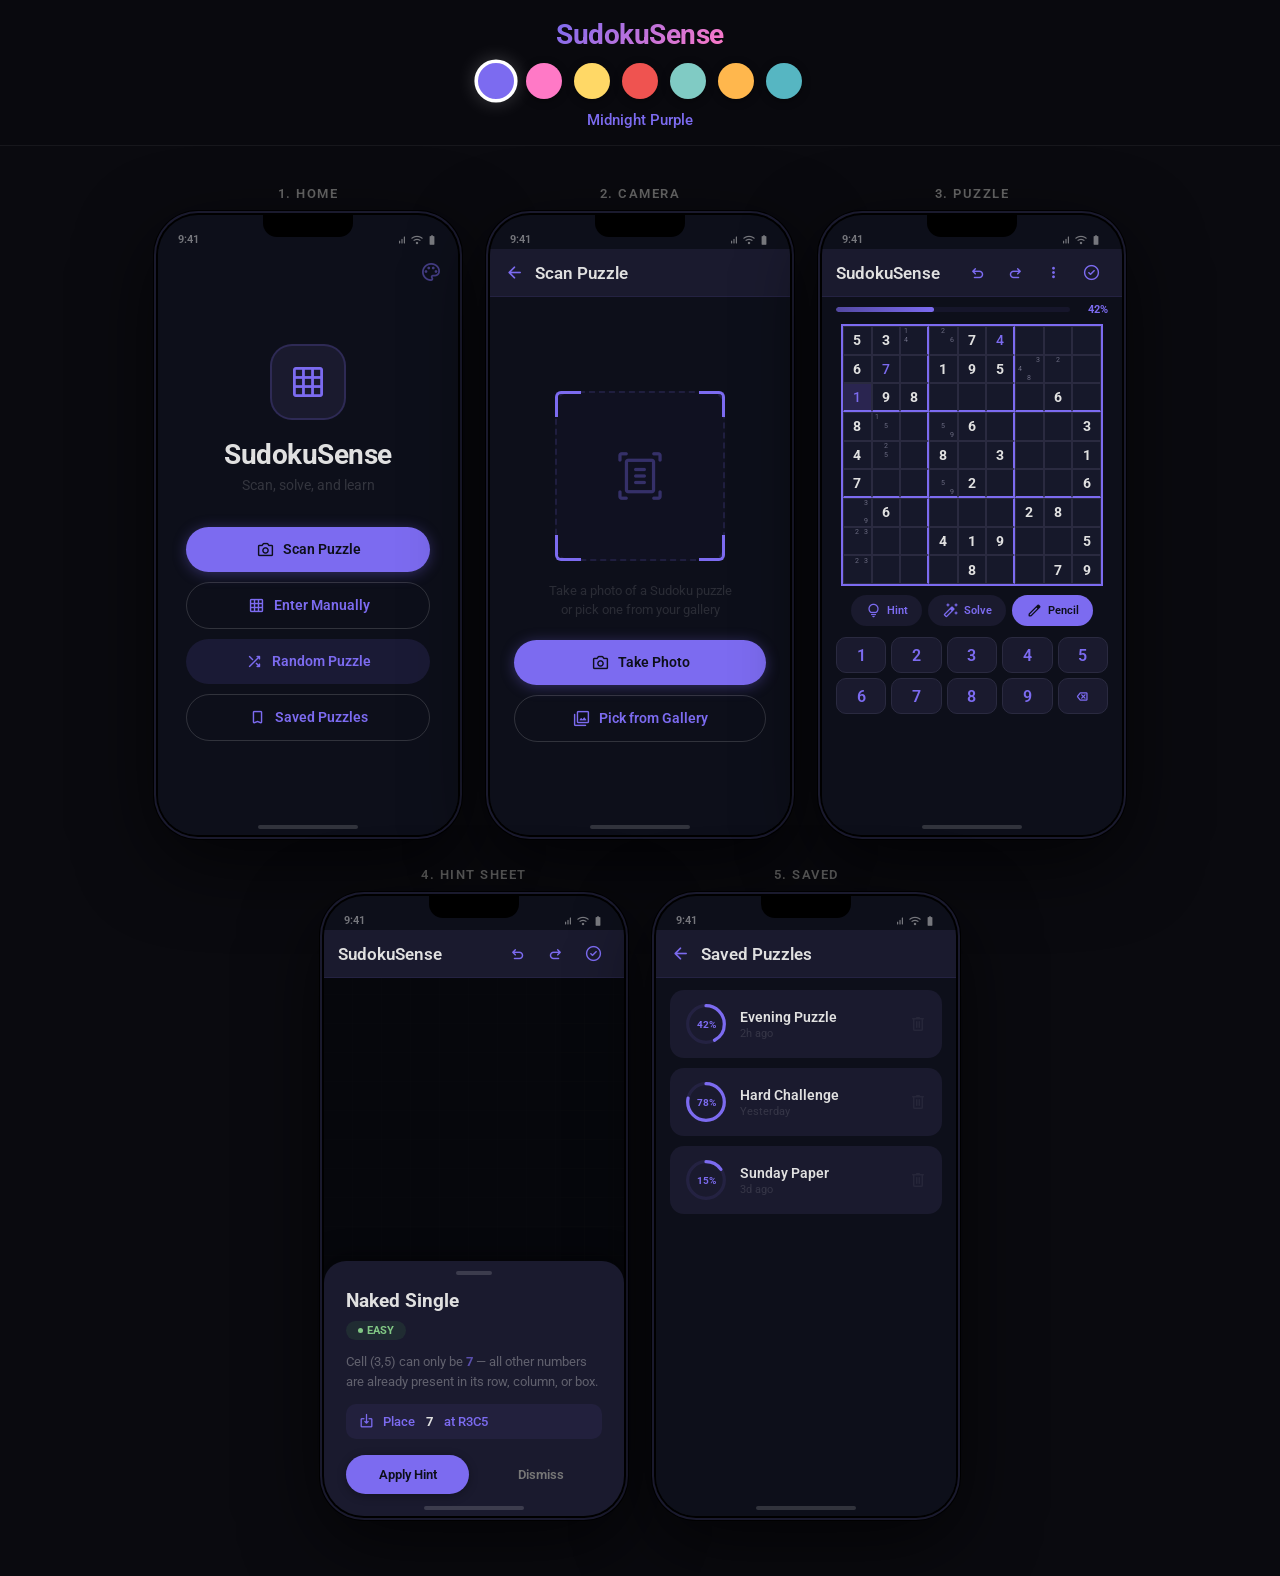
==== commit 38318139: "feat: Improved OCR pipeline, editable clues, UI redesign, web deploy - OCR: symbol-level extraction," ====
--- a/docs/screens-preview.html
+++ b/docs/screens-preview.html
@@ -3,801 +3,522 @@
 <head>
 <meta charset="UTF-8">
 <meta name="viewport" content="width=device-width, initial-scale=1.0">
-<title>SudokuSense - Screen Previews</title>
-<link href="https://fonts.googleapis.com/css2?family=Google+Sans:wght@400;500;700&family=Roboto:wght@300;400;500;700&family=Material+Symbols+Rounded:opsz,wght,FILL,GRAD@24,400,1,0" rel="stylesheet">
+<title>SudokuSense - All Screens Preview</title>
+<link href="https://fonts.googleapis.com/css2?family=Roboto:wght@300;400;500;700&family=Material+Symbols+Rounded:opsz,wght,FILL,GRAD@24,400,1,0" rel="stylesheet">
 <style>
-  :root {
-    --bg: #121212;
-    --surface: #1E1E2E;
-    --card: #2A2D3E;
-    --accent: #9FA8DA;
-    --accent-dim: #5C6BC0;
-    --accent-faint: rgba(159,168,218,0.08);
-    --on-surface: #E0E0E0;
-    --on-surface-dim: #A0A0A0;
-    --on-surface-muted: #787878;
-    --border: #333333;
-    --user-entry: #9FA8DA;
-    --candidate-color: #787878;
-    --error-tint: #33EF5350;
-    --hint-tint: #3381C784;
-    --easy: #81C784;
-    --medium: #FFD54F;
-    --hard: #FFB74D;
-    --expert: #E57373;
-    --evil: #CE93D8;
-  }
-
-  * { margin: 0; padding: 0; box-sizing: border-box; }
-
-  body {
-    font-family: 'Roboto', 'Google Sans', sans-serif;
-    background: var(--bg);
-    min-height: 100vh;
-    padding: 40px 20px;
-    color: var(--on-surface);
-  }
-
-  .page-header {
-    text-align: center;
-    margin-bottom: 48px;
-  }
-  .page-header h1 {
-    font-family: 'Google Sans', 'Roboto', sans-serif;
-    font-size: 40px;
-    font-weight: 700;
-    color: var(--accent);
-    letter-spacing: -0.5px;
-  }
-  .page-header p {
-    font-size: 16px;
-    color: var(--on-surface-dim);
-    margin-top: 8px;
-  }
-
-  .grid {
-    display: grid;
-    grid-template-columns: repeat(auto-fit, minmax(340px, 1fr));
-    gap: 40px;
-    max-width: 1400px;
-    margin: 0 auto;
-    justify-items: center;
-  }
-
-  .mockup-container {
-    display: flex;
-    flex-direction: column;
-    align-items: center;
-    gap: 16px;
-  }
-
-  .mockup-label {
-    font-family: 'Google Sans', 'Roboto', sans-serif;
-    font-size: 18px;
-    font-weight: 500;
-    color: var(--on-surface-dim);
-    letter-spacing: 0.2px;
-  }
-
-  .phone-frame {
-    width: 320px;
-    height: 640px;
-    background: var(--surface);
-    border-radius: 36px;
-    box-shadow: 0 0 0 3px #0a0a14, 0 0 0 6px #1a1a2e, 0 20px 60px rgba(0,0,0,0.6);
-    overflow: hidden;
-    position: relative;
-    display: flex;
-    flex-direction: column;
-  }
-
-  .phone-frame::before {
-    content: '';
-    position: absolute;
-    top: 0;
-    left: 50%;
-    transform: translateX(-50%);
-    width: 100px;
-    height: 24px;
-    background: #0a0a14;
-    border-radius: 0 0 16px 16px;
-    z-index: 10;
-  }
-
-  .status-bar {
-    height: 36px;
-    background: var(--surface);
-    display: flex;
-    align-items: flex-end;
-    justify-content: space-between;
-    padding: 0 20px 4px;
-    font-size: 11px;
-    font-weight: 500;
-    color: var(--on-surface-dim);
-    flex-shrink: 0;
-  }
-  .status-bar .time { font-weight: 600; }
-  .status-bar .icons { display: flex; gap: 4px; font-size: 10px; }
-
-  .app-bar {
-    height: 52px;
-    background: var(--surface);
-    display: flex;
-    align-items: center;
-    padding: 0 16px;
-    color: var(--on-surface);
-    flex-shrink: 0;
-    gap: 12px;
-    border-bottom: 1px solid var(--border);
-  }
-  .app-bar .back-arrow { font-size: 22px; opacity: 0.7; cursor: pointer; color: var(--accent); }
-  .app-bar .title {
-    font-family: 'Google Sans', 'Roboto', sans-serif;
-    font-size: 18px;
-    font-weight: 500;
-    flex: 1;
-    color: var(--on-surface);
-  }
-  .app-bar .actions { display: flex; gap: 8px; }
-  .app-bar .action-icon {
-    width: 36px; height: 36px;
-    display: flex; align-items: center; justify-content: center;
-    border-radius: 50%;
-    font-size: 20px;
-    cursor: pointer;
-    color: var(--accent);
-  }
-  .app-bar .action-icon:hover { background: rgba(159,168,218,0.1); }
-
-  .screen-body {
-    flex: 1;
-    overflow: hidden;
-    display: flex;
-    flex-direction: column;
-  }
-
-  /* --- Screen 1: Home --- */
-  .home-body {
-    flex: 1;
-    background: var(--bg);
-    display: flex;
-    flex-direction: column;
-    align-items: center;
-    justify-content: center;
-    padding: 32px 32px;
-    gap: 8px;
-  }
-  .home-icon {
-    width: 88px; height: 88px;
-    background: var(--card);
-    border-radius: 24px;
-    display: flex; align-items: center; justify-content: center;
-    margin-bottom: 16px;
-    border: 2px solid var(--border);
-  }
-  .home-icon .grid-icon {
-    font-size: 48px;
-    color: var(--accent);
-  }
-  .home-title {
-    font-family: 'Google Sans', 'Roboto', sans-serif;
-    font-size: 32px;
-    font-weight: 700;
-    color: var(--on-surface);
-    letter-spacing: -0.5px;
-  }
-  .home-subtitle {
-    font-size: 15px;
-    color: var(--on-surface-muted);
-    margin-bottom: 36px;
-  }
-  .home-buttons {
-    display: flex;
-    flex-direction: column;
-    gap: 12px;
-    width: 100%;
-  }
-  .btn-filled {
-    display: flex; align-items: center; justify-content: center; gap: 10px;
-    background: var(--accent-dim);
-    color: #FFFFFF;
-    border: none;
-    border-radius: 28px;
-    padding: 15px 24px;
-    font-size: 15px;
-    font-weight: 600;
-    font-family: 'Google Sans', 'Roboto', sans-serif;
-    cursor: pointer;
-    box-shadow: 0 2px 12px rgba(92,107,196,0.3);
-  }
-  .btn-outlined {
-    display: flex; align-items: center; justify-content: center; gap: 10px;
-    background: transparent;
-    color: var(--accent);
-    border: 1.5px solid rgba(159,168,218,0.35);
-    border-radius: 28px;
-    padding: 14px 24px;
-    font-size: 15px;
-    font-weight: 600;
-    font-family: 'Google Sans', 'Roboto', sans-serif;
-    cursor: pointer;
-  }
-  .btn-tonal {
-    display: flex; align-items: center; justify-content: center; gap: 10px;
-    background: rgba(159,168,218,0.12);
-    color: var(--accent);
-    border: none;
-    border-radius: 28px;
-    padding: 15px 24px;
-    font-size: 15px;
-    font-weight: 600;
-    font-family: 'Google Sans', 'Roboto', sans-serif;
-    cursor: pointer;
-  }
-  .btn-icon { font-size: 20px; }
-
-  /* --- Screen 2: Camera --- */
-  .camera-body {
-    flex: 1;
-    background: var(--bg);
-    display: flex;
-    flex-direction: column;
-    align-items: center;
-    justify-content: center;
-    padding: 32px 24px;
-    gap: 24px;
-  }
-  .scanner-frame {
-    width: 180px; height: 180px;
-    border: 2px dashed var(--border);
-    border-radius: 16px;
-    display: flex; align-items: center; justify-content: center;
-    background: rgba(159,168,218,0.04);
-    position: relative;
-  }
-  .scanner-frame::before,
-  .scanner-frame::after {
-    content: '';
-    position: absolute;
-    width: 28px; height: 28px;
-    border-color: var(--accent-dim);
-    border-style: solid;
-  }
-  .scanner-frame::before {
-    top: -2px; left: -2px;
-    border-width: 3px 0 0 3px;
-    border-radius: 8px 0 0 0;
-  }
-  .scanner-frame::after {
-    bottom: -2px; right: -2px;
-    border-width: 0 3px 3px 0;
-    border-radius: 0 0 8px 0;
-  }
-  .scanner-icon { font-size: 56px; color: var(--accent-dim); opacity: 0.5; }
-  .camera-text {
-    font-size: 14px;
-    color: var(--on-surface-muted);
-    text-align: center;
-    line-height: 1.5;
-    padding: 0 8px;
-  }
-  .camera-buttons {
-    display: flex;
-    flex-direction: column;
-    gap: 12px;
-    width: 100%;
-  }
-  .btn-filled-sm {
-    display: flex; align-items: center; justify-content: center; gap: 8px;
-    background: var(--accent-dim);
-    color: #FFFFFF;
-    border: none;
-    border-radius: 24px;
-    padding: 14px 20px;
-    font-size: 14px;
-    font-weight: 600;
-    font-family: 'Google Sans', 'Roboto', sans-serif;
-    cursor: pointer;
-    box-shadow: 0 2px 8px rgba(92,107,196,0.25);
-  }
-  .btn-outlined-sm {
-    display: flex; align-items: center; justify-content: center; gap: 8px;
-    background: transparent;
-    color: var(--accent);
-    border: 1.5px solid rgba(159,168,218,0.35);
-    border-radius: 24px;
-    padding: 12px 20px;
-    font-size: 14px;
-    font-weight: 600;
-    font-family: 'Google Sans', 'Roboto', sans-serif;
-    cursor: pointer;
-  }
-
-  /* Corner accents for scanner */
-  .corner-tl, .corner-tr, .corner-bl, .corner-br {
-    position: absolute;
-    width: 28px; height: 28px;
-    border-color: var(--accent-dim);
-    border-style: solid;
-  }
-  .corner-tl { top: -2px; left: -2px; border-width: 3px 0 0 3px; border-radius: 8px 0 0 0; }
-  .corner-tr { top: -2px; right: -2px; border-width: 3px 3px 0 0; border-radius: 0 8px 0 0; }
-  .corner-bl { bottom: -2px; left: -2px; border-width: 0 0 3px 3px; border-radius: 0 0 0 8px; }
-  .corner-br { bottom: -2px; right: -2px; border-width: 0 3px 3px 0; border-radius: 0 0 8px 0; }
-
-  /* --- Screen 3: Puzzle --- */
-  .puzzle-body {
-    flex: 1;
-    background: var(--bg);
-    display: flex;
-    flex-direction: column;
-    overflow: hidden;
-  }
-
-  .progress-bar-container {
-    padding: 8px 16px 4px;
-    display: flex;
-    align-items: center;
-    gap: 8px;
-  }
-  .progress-track {
-    flex: 1;
-    height: 6px;
-    background: var(--card);
-    border-radius: 3px;
-    overflow: hidden;
-  }
-  .progress-fill {
-    width: 42%;
-    height: 100%;
-    background: linear-gradient(90deg, var(--accent-dim), var(--accent));
-    border-radius: 3px;
-  }
-  .progress-text {
-    font-size: 11px;
-    font-weight: 600;
-    color: var(--accent);
-    min-width: 32px;
-    text-align: right;
-  }
-
-  .sudoku-grid-wrapper {
-    padding: 6px 12px;
-    display: flex;
-    justify-content: center;
-  }
-
-  .sudoku-grid {
-    display: grid;
-    grid-template-columns: repeat(9, 1fr);
-    grid-template-rows: repeat(9, 1fr);
-    width: 270px;
-    height: 270px;
-    border: 2.5px solid var(--accent-dim);
-    background: var(--surface);
-    box-shadow: 0 2px 12px rgba(0,0,0,0.3);
-  }
-
-  .cell {
-    display: flex;
-    align-items: center;
-    justify-content: center;
-    font-size: 15px;
-    font-weight: 400;
-    color: var(--on-surface-muted);
-    border: 0.5px solid var(--border);
-    position: relative;
-    background: var(--surface);
-  }
-  .cell.given { font-weight: 700; color: var(--on-surface); }
-  .cell.user-entered { color: var(--user-entry); font-weight: 500; }
-  .cell.selected { background: var(--card) !important; }
-  .cell.same-group { background: rgba(159,168,218,0.04); }
-  .cell.error { background: var(--error-tint); }
-  .cell.hint-highlight { background: var(--hint-tint); }
-
-  /* Thick borders for 3x3 boxes */
-  .cell.border-right { border-right: 2px solid var(--accent-dim); }
-  .cell.border-bottom { border-bottom: 2px solid var(--accent-dim); }
-  .cell.border-left { border-left: 2px solid var(--accent-dim); }
-  .cell.border-top { border-top: 2px solid var(--accent-dim); }
-
-  .cell .candidates {
-    display: grid;
-    grid-template-columns: repeat(3, 1fr);
-    grid-template-rows: repeat(3, 1fr);
-    width: 100%;
-    height: 100%;
-    position: absolute;
-    top: 0; left: 0;
-  }
-  .cell .candidates span {
-    display: flex;
-    align-items: center;
-    justify-content: center;
-    font-size: 7px;
-    color: var(--candidate-color);
-    font-weight: 400;
-  }
-
-  .toolbar-row {
-    display: flex;
-    justify-content: center;
-    gap: 8px;
-    padding: 6px 16px;
-  }
-  .tool-btn {
-    display: flex; align-items: center; gap: 6px;
-    background: var(--card);
-    color: var(--accent);
-    border: none;
-    border-radius: 20px;
-    padding: 8px 16px;
-    font-size: 12px;
-    font-weight: 600;
-    font-family: 'Google Sans', 'Roboto', sans-serif;
-    cursor: pointer;
-  }
-  .tool-btn .tool-icon { font-size: 18px; }
-  .tool-btn.active {
-    background: var(--accent-dim);
-    color: #FFFFFF;
-  }
-
-  .numpad {
-    display: grid;
-    grid-template-columns: repeat(5, 1fr);
-    gap: 6px;
-    padding: 8px 16px 12px;
-  }
-  .num-btn {
-    display: flex;
-    align-items: center;
-    justify-content: center;
-    height: 40px;
-    background: var(--card);
-    border: 1px solid var(--border);
-    border-radius: 12px;
-    font-size: 17px;
-    font-weight: 600;
-    color: var(--accent);
-    font-family: 'Google Sans', 'Roboto', sans-serif;
-    cursor: pointer;
-  }
-  .num-btn:hover { background: rgba(159,168,218,0.12); }
-  .num-btn.clear-btn {
-    font-size: 11px;
-    font-weight: 500;
-    color: var(--on-surface-muted);
-  }
-
-  /* --- Screen 4: Hint Sheet --- */
-  .hint-overlay {
-    flex: 1;
-    position: relative;
-    background: var(--bg);
-  }
-  .hint-puzzle-bg {
-    position: absolute;
-    top: 0; left: 0; right: 0;
-    height: 100%;
-    opacity: 0.15;
-    background: repeating-linear-gradient(
-      0deg,
-      transparent,
-      transparent 29px,
-      var(--border) 29px,
-      var(--border) 30px
-    ),
-    repeating-linear-gradient(
-      90deg,
-      transparent,
-      transparent 29px,
-      var(--border) 29px,
-      var(--border) 30px
-    );
-  }
-  .hint-scrim {
-    position: absolute;
-    bottom: 0; left: 0; right: 0;
-    top: 0;
-    background: rgba(0,0,0,0.5);
-    z-index: 1;
-  }
-  .hint-sheet {
-    position: absolute;
-    bottom: 0; left: 0; right: 0;
-    background: var(--surface);
-    border-radius: 24px 24px 0 0;
-    padding: 12px 24px 24px;
-    z-index: 2;
-    box-shadow: 0 -4px 24px rgba(0,0,0,0.4);
-  }
-  .hint-handle {
-    width: 40px; height: 4px;
-    background: var(--border);
-    border-radius: 2px;
-    margin: 0 auto 16px;
-  }
-  .hint-strategy {
-    font-family: 'Google Sans', 'Roboto', sans-serif;
-    font-size: 20px;
-    font-weight: 700;
-    color: var(--on-surface);
-    margin-bottom: 8px;
-  }
-  .difficulty-badge {
-    display: inline-flex;
-    align-items: center;
-    gap: 4px;
-    background: rgba(129,199,132,0.12);
-    color: var(--easy);
-    border-radius: 16px;
-    padding: 4px 14px;
-    font-size: 12px;
-    font-weight: 600;
-    margin-bottom: 14px;
-  }
-  .difficulty-badge .dot {
-    width: 6px; height: 6px;
-    background: var(--easy);
-    border-radius: 50%;
-  }
-  .hint-explanation {
-    font-size: 13.5px;
-    color: var(--on-surface-dim);
-    line-height: 1.6;
-    margin-bottom: 14px;
-  }
-  .hint-explanation strong {
-    color: var(--accent);
-  }
-  .hint-placement {
-    display: flex;
-    align-items: center;
-    gap: 8px;
-    background: var(--card);
-    border-radius: 12px;
-    padding: 10px 14px;
-    margin-bottom: 20px;
-    font-size: 13px;
-    font-weight: 500;
-    color: var(--accent);
-  }
-  .hint-placement .place-icon { font-size: 18px; }
-  .hint-placement strong { color: var(--on-surface); }
-  .hint-buttons {
-    display: flex;
-    gap: 12px;
-  }
-  .hint-btn-apply {
-    flex: 1;
-    background: var(--accent-dim);
-    color: #FFFFFF;
-    border: none;
-    border-radius: 24px;
-    padding: 14px;
-    font-size: 14px;
-    font-weight: 600;
-    font-family: 'Google Sans', 'Roboto', sans-serif;
-    cursor: pointer;
-    box-shadow: 0 2px 8px rgba(92,107,196,0.3);
-  }
-  .hint-btn-dismiss {
-    flex: 1;
-    background: transparent;
-    color: var(--on-surface-muted);
-    border: none;
-    padding: 14px;
-    font-size: 14px;
-    font-weight: 600;
-    font-family: 'Google Sans', 'Roboto', sans-serif;
-    cursor: pointer;
-  }
-
-  .material-symbols-rounded {
-    font-family: 'Material Symbols Rounded';
-    font-weight: normal;
-    font-style: normal;
-    font-size: 24px;
-    display: inline-block;
-    line-height: 1;
-    text-transform: none;
-    letter-spacing: normal;
-    word-wrap: normal;
-    white-space: nowrap;
-    direction: ltr;
-    -webkit-font-smoothing: antialiased;
-  }
-
-  @media (max-width: 740px) {
-    .grid { grid-template-columns: 1fr; gap: 32px; }
-  }
+*{margin:0;padding:0;box-sizing:border-box}
+
+:root{
+  --page-bg:#0a0a0f;
+  --page-text:#c8c8d0;
+}
+
+body{
+  font-family:'Roboto',sans-serif;
+  background:var(--page-bg);
+  color:var(--page-text);
+  min-height:100vh;
+}
+
+/* ── Theme Selector Bar ── */
+.theme-bar{
+  position:sticky;top:0;z-index:100;
+  background:rgba(10,10,15,0.92);
+  backdrop-filter:blur(16px);
+  -webkit-backdrop-filter:blur(16px);
+  border-bottom:1px solid rgba(255,255,255,0.06);
+  padding:18px 24px 14px;
+  display:flex;flex-direction:column;align-items:center;gap:12px;
+}
+.theme-bar h1{
+  font-size:28px;font-weight:700;letter-spacing:-0.5px;
+  background:linear-gradient(135deg,#7C6BF0,#FF79C6);
+  -webkit-background-clip:text;-webkit-text-fill-color:transparent;
+}
+.theme-name{
+  font-size:15px;font-weight:500;color:#aaa;
+  transition:color .3s;
+  min-height:20px;
+}
+.theme-circles{
+  display:flex;gap:12px;align-items:center;
+}
+.theme-circle{
+  width:36px;height:36px;border-radius:50%;cursor:pointer;
+  border:3px solid transparent;
+  transition:all .2s ease;
+  position:relative;
+  box-shadow:0 2px 8px rgba(0,0,0,0.4);
+}
+.theme-circle:hover{transform:scale(1.15)}
+.theme-circle.active{
+  border-color:#fff;
+  transform:scale(1.2);
+  box-shadow:0 0 16px rgba(255,255,255,0.2);
+}
+
+/* ── Screens Container ── */
+.screens-row{
+  display:flex;gap:32px;
+  padding:40px 32px 60px;
+  overflow-x:auto;
+  justify-content:center;
+  flex-wrap:wrap;
+}
+@media(max-width:900px){
+  .screens-row{justify-content:flex-start;flex-wrap:nowrap}
+}
+
+.mockup-container{
+  display:flex;flex-direction:column;align-items:center;gap:14px;
+  flex-shrink:0;
+}
+.mockup-label{
+  font-size:13px;font-weight:600;letter-spacing:1.5px;text-transform:uppercase;
+  color:#666;
+}
+
+/* ── Phone Frame ── */
+.phone-frame{
+  width:300px;height:620px;
+  border-radius:40px;
+  position:relative;
+  overflow:hidden;
+  display:flex;flex-direction:column;
+  box-shadow:
+    0 0 0 2px #000,
+    0 0 0 4px #1a1a2e,
+    0 0 0 5px #000,
+    0 24px 80px rgba(0,0,0,0.7);
+  transition:background .35s,box-shadow .35s;
+}
+/* Notch */
+.phone-frame::before{
+  content:'';position:absolute;
+  top:0;left:50%;transform:translateX(-50%);
+  width:90px;height:22px;
+  background:#000;
+  border-radius:0 0 14px 14px;
+  z-index:20;
+}
+/* Home indicator */
+.phone-frame::after{
+  content:'';position:absolute;
+  bottom:6px;left:50%;transform:translateX(-50%);
+  width:100px;height:4px;
+  background:rgba(255,255,255,0.15);
+  border-radius:2px;
+  z-index:20;
+}
+
+.status-bar{
+  height:34px;flex-shrink:0;
+  display:flex;align-items:flex-end;justify-content:space-between;
+  padding:0 20px 3px;
+  font-size:11px;font-weight:600;
+  z-index:10;
+}
+.status-icons{display:flex;gap:3px}
+
+.app-bar{
+  height:48px;flex-shrink:0;
+  display:flex;align-items:center;
+  padding:0 14px;gap:10px;
+}
+.app-bar .title{flex:1;font-size:17px;font-weight:600}
+.app-bar .actions{display:flex;gap:4px}
+.app-bar .act-icon{
+  width:34px;height:34px;
+  display:flex;align-items:center;justify-content:center;
+  border-radius:50%;font-size:19px;
+}
+
+.screen-body{flex:1;overflow:hidden;display:flex;flex-direction:column}
+
+/* ═══════════════════════════════════════
+   SCREEN 1: HOME
+   ═══════════════════════════════════════ */
+.home-body{
+  flex:1;display:flex;flex-direction:column;
+  align-items:center;justify-content:center;
+  padding:24px 28px;gap:6px;
+  position:relative;
+}
+.home-palette{
+  position:absolute;top:12px;right:16px;
+  font-size:22px;opacity:0.5;
+}
+.home-icon-box{
+  width:76px;height:76px;
+  border-radius:22px;
+  display:flex;align-items:center;justify-content:center;
+  margin-bottom:12px;
+  border:2px solid rgba(255,255,255,0.08);
+}
+.home-icon-box .material-symbols-rounded{font-size:40px}
+.home-title{font-size:28px;font-weight:700;letter-spacing:-0.5px}
+.home-subtitle{font-size:14px;opacity:0.45;margin-bottom:28px}
+.home-buttons{display:flex;flex-direction:column;gap:10px;width:100%}
+
+.btn{
+  display:flex;align-items:center;justify-content:center;gap:8px;
+  border-radius:26px;padding:13px 20px;
+  font-size:14px;font-weight:600;font-family:'Roboto',sans-serif;
+  cursor:pointer;border:none;
+  transition:all .35s;
+}
+.btn .material-symbols-rounded{font-size:19px}
+.btn-filled{box-shadow:0 2px 12px rgba(0,0,0,0.3)}
+.btn-outlined{background:transparent!important;border:1.5px solid rgba(255,255,255,0.15)!important}
+.btn-tonal{border:none}
+
+/* ═══════════════════════════════════════
+   SCREEN 2: CAMERA
+   ═══════════════════════════════════════ */
+.camera-body{
+  flex:1;display:flex;flex-direction:column;
+  align-items:center;justify-content:center;
+  padding:24px 24px;gap:20px;
+}
+.scanner-frame{
+  width:170px;height:170px;
+  border:2px dashed rgba(255,255,255,0.12);
+  border-radius:14px;
+  display:flex;align-items:center;justify-content:center;
+  position:relative;
+}
+.corner{
+  position:absolute;width:26px;height:26px;
+  border-style:solid;
+}
+.c-tl{top:-2px;left:-2px;border-width:3px 0 0 3px;border-radius:6px 0 0 0}
+.c-tr{top:-2px;right:-2px;border-width:3px 3px 0 0;border-radius:0 6px 0 0}
+.c-bl{bottom:-2px;left:-2px;border-width:0 0 3px 3px;border-radius:0 0 0 6px}
+.c-br{bottom:-2px;right:-2px;border-width:0 3px 3px 0;border-radius:0 0 6px 0}
+.scanner-frame .material-symbols-rounded{font-size:52px;opacity:0.35}
+.camera-text{font-size:13px;opacity:0.4;text-align:center;line-height:1.5}
+.camera-btns{display:flex;flex-direction:column;gap:10px;width:100%}
+
+/* ═══════════════════════════════════════
+   SCREEN 3: PUZZLE
+   ═══════════════════════════════════════ */
+.puzzle-body{flex:1;display:flex;flex-direction:column;overflow:hidden}
+
+.progress-row{
+  display:flex;align-items:center;gap:8px;
+  padding:6px 14px 4px;
+}
+.progress-track{
+  flex:1;height:5px;border-radius:3px;overflow:hidden;
+  background:rgba(255,255,255,0.06);
+}
+.progress-fill{height:100%;width:42%;border-radius:3px;transition:background .35s}
+.progress-pct{font-size:11px;font-weight:700;min-width:30px;text-align:right}
+
+.grid-wrap{display:flex;justify-content:center;padding:4px 10px}
+.sudoku-grid{
+  display:grid;
+  grid-template-columns:repeat(9,1fr);
+  grid-template-rows:repeat(9,1fr);
+  width:262px;height:262px;
+  border-width:2.5px;border-style:solid;
+  transition:border-color .35s,background .35s;
+}
+.cell{
+  display:flex;align-items:center;justify-content:center;
+  font-size:14px;font-weight:400;
+  border-width:0.5px;border-style:solid;
+  position:relative;
+  transition:background .35s,border-color .35s,color .35s;
+}
+.cell.given{font-weight:700}
+.cell.user-entered{font-weight:500}
+.cell.selected{}
+.cell.border-r{border-right-width:2px!important}
+.cell.border-b{border-bottom-width:2px!important}
+
+.cell .cands{
+  display:grid;
+  grid-template-columns:repeat(3,1fr);
+  grid-template-rows:repeat(3,1fr);
+  width:100%;height:100%;
+  position:absolute;top:0;left:0;
+}
+.cell .cands span{
+  display:flex;align-items:center;justify-content:center;
+  font-size:6.5px;font-weight:400;
+}
+
+.toolbar-row{
+  display:flex;justify-content:center;gap:6px;
+  padding:5px 14px;
+}
+.tool-btn{
+  display:flex;align-items:center;gap:5px;
+  border:none;border-radius:18px;
+  padding:7px 14px;
+  font-size:11px;font-weight:600;font-family:'Roboto',sans-serif;
+  cursor:pointer;
+  transition:all .35s;
+}
+.tool-btn .material-symbols-rounded{font-size:17px}
+
+.numpad{
+  display:grid;grid-template-columns:repeat(5,1fr);
+  gap:5px;padding:6px 14px 14px;
+}
+.num-btn{
+  display:flex;align-items:center;justify-content:center;
+  height:36px;border-radius:10px;
+  font-size:16px;font-weight:600;font-family:'Roboto',sans-serif;
+  cursor:pointer;
+  border-width:1px;border-style:solid;
+  transition:all .35s;
+}
+
+/* ═══════════════════════════════════════
+   SCREEN 4: HINT BOTTOM SHEET
+   ═══════════════════════════════════════ */
+.hint-overlay{flex:1;position:relative}
+.hint-bg-grid{
+  position:absolute;top:0;left:0;right:0;bottom:0;
+  opacity:0.12;
+  background:
+    repeating-linear-gradient(0deg,transparent,transparent 28px,rgba(255,255,255,0.1) 28px,rgba(255,255,255,0.1) 29px),
+    repeating-linear-gradient(90deg,transparent,transparent 28px,rgba(255,255,255,0.1) 28px,rgba(255,255,255,0.1) 29px);
+}
+.hint-scrim{
+  position:absolute;top:0;left:0;right:0;bottom:0;
+  background:rgba(0,0,0,0.55);z-index:1;
+}
+.hint-sheet{
+  position:absolute;bottom:0;left:0;right:0;
+  border-radius:22px 22px 0 0;
+  padding:10px 22px 22px;
+  z-index:2;
+  box-shadow:0 -4px 24px rgba(0,0,0,0.5);
+  transition:background .35s;
+}
+.hint-handle{
+  width:36px;height:4px;
+  background:rgba(255,255,255,0.15);
+  border-radius:2px;margin:0 auto 14px;
+}
+.hint-title{font-size:19px;font-weight:700;margin-bottom:6px}
+.hint-badge{
+  display:inline-flex;align-items:center;gap:4px;
+  padding:3px 12px;border-radius:14px;
+  font-size:11px;font-weight:700;
+  margin-bottom:12px;
+  background:rgba(76,175,80,0.12);color:#81C784;
+}
+.hint-badge .dot{width:5px;height:5px;border-radius:50%;background:#81C784}
+.hint-desc{font-size:13px;line-height:1.55;opacity:0.65;margin-bottom:12px}
+.hint-desc strong{opacity:1}
+.hint-chip{
+  display:flex;align-items:center;gap:8px;
+  padding:9px 12px;border-radius:10px;
+  font-size:12.5px;font-weight:500;
+  margin-bottom:16px;
+  transition:background .35s;
+}
+.hint-chip .material-symbols-rounded{font-size:17px}
+.hint-btns{display:flex;gap:10px}
+.hint-apply{
+  flex:1;border:none;border-radius:22px;padding:12px;
+  font-size:13px;font-weight:600;font-family:'Roboto',sans-serif;
+  cursor:pointer;color:#fff;
+  box-shadow:0 2px 10px rgba(0,0,0,0.3);
+  transition:background .35s;
+}
+.hint-dismiss{
+  flex:1;background:transparent;border:none;
+  font-size:13px;font-weight:600;font-family:'Roboto',sans-serif;
+  cursor:pointer;color:#777;padding:12px;
+}
+
+/* ═══════════════════════════════════════
+   SCREEN 5: SAVED PUZZLES
+   ═══════════════════════════════════════ */
+.saved-body{flex:1;display:flex;flex-direction:column;padding:12px 14px;gap:10px;overflow:hidden}
+.saved-card{
+  display:flex;align-items:center;gap:12px;
+  padding:12px 14px;border-radius:14px;
+  transition:background .35s;
+}
+.saved-progress{
+  width:44px;height:44px;
+  position:relative;flex-shrink:0;
+}
+.saved-progress svg{width:44px;height:44px;transform:rotate(-90deg)}
+.saved-progress .track{fill:none;stroke-width:3.5}
+.saved-progress .fill{fill:none;stroke-width:3.5;stroke-linecap:round;transition:stroke .35s}
+.saved-pct{
+  position:absolute;top:50%;left:50%;transform:translate(-50%,-50%);
+  font-size:10px;font-weight:700;
+}
+.saved-info{flex:1;min-width:0}
+.saved-name{font-size:14px;font-weight:600}
+.saved-time{font-size:11px;opacity:0.4;margin-top:2px}
+.saved-del{
+  font-size:20px;opacity:0.3;flex-shrink:0;
+}
+
+/* ── Scrollbar ── */
+::-webkit-scrollbar{height:6px}
+::-webkit-scrollbar-track{background:transparent}
+::-webkit-scrollbar-thumb{background:rgba(255,255,255,0.08);border-radius:3px}
 </style>
 </head>
 <body>
 
-<div class="page-header">
+<!-- ── THEME SELECTOR BAR ── -->
+<div class="theme-bar">
   <h1>SudokuSense</h1>
-  <p>App Screen Previews</p>
+  <div class="theme-circles" id="themeCircles"></div>
+  <div class="theme-name" id="themeName">Midnight Purple</div>
 </div>
 
-<div class="grid">
-
-  <!-- Screen 1: Home -->
+<!-- ── SCREENS ROW ── -->
+<div class="screens-row">
+
+  <!-- ───── 1. HOME SCREEN ───── -->
   <div class="mockup-container">
-    <div class="mockup-label">1. Home Screen</div>
-    <div class="phone-frame">
+    <div class="mockup-label">1. Home</div>
+    <div class="phone-frame" data-screen="home">
       <div class="status-bar">
-        <span class="time">9:41</span>
-        <span class="icons">
-          <span class="material-symbols-rounded" style="font-size:13px">signal_cellular_alt</span>
-          <span class="material-symbols-rounded" style="font-size:13px">wifi</span>
-          <span class="material-symbols-rounded" style="font-size:13px">battery_full</span>
+        <span>9:41</span>
+        <span class="status-icons">
+          <span class="material-symbols-rounded" style="font-size:12px">signal_cellular_alt</span>
+          <span class="material-symbols-rounded" style="font-size:12px">wifi</span>
+          <span class="material-symbols-rounded" style="font-size:12px">battery_full</span>
         </span>
       </div>
       <div class="screen-body home-body">
-        <div class="home-icon">
-          <span class="material-symbols-rounded grid-icon">grid_on</span>
+        <span class="material-symbols-rounded home-palette">palette</span>
+        <div class="home-icon-box">
+          <span class="material-symbols-rounded">grid_on</span>
         </div>
         <div class="home-title">SudokuSense</div>
         <div class="home-subtitle">Scan, solve, and learn</div>
         <div class="home-buttons">
-          <button class="btn-filled">
-            <span class="material-symbols-rounded btn-icon">photo_camera</span>
-            Scan Puzzle
-          </button>
-          <button class="btn-outlined">
-            <span class="material-symbols-rounded btn-icon">grid_on</span>
-            Enter Manually
-          </button>
-          <button class="btn-tonal">
-            <span class="material-symbols-rounded btn-icon">shuffle</span>
-            Random Puzzle
-          </button>
+          <button class="btn btn-filled"><span class="material-symbols-rounded">photo_camera</span>Scan Puzzle</button>
+          <button class="btn btn-outlined"><span class="material-symbols-rounded">grid_on</span>Enter Manually</button>
+          <button class="btn btn-tonal"><span class="material-symbols-rounded">shuffle</span>Random Puzzle</button>
+          <button class="btn btn-outlined"><span class="material-symbols-rounded">bookmark</span>Saved Puzzles</button>
         </div>
       </div>
     </div>
   </div>
 
-  <!-- Screen 2: Camera -->
+  <!-- ───── 2. CAMERA SCREEN ───── -->
   <div class="mockup-container">
-    <div class="mockup-label">2. Camera Screen</div>
-    <div class="phone-frame">
+    <div class="mockup-label">2. Camera</div>
+    <div class="phone-frame" data-screen="camera">
       <div class="status-bar">
-        <span class="time">9:41</span>
-        <span class="icons">
-          <span class="material-symbols-rounded" style="font-size:13px">signal_cellular_alt</span>
-          <span class="material-symbols-rounded" style="font-size:13px">wifi</span>
-          <span class="material-symbols-rounded" style="font-size:13px">battery_full</span>
+        <span>9:41</span>
+        <span class="status-icons">
+          <span class="material-symbols-rounded" style="font-size:12px">signal_cellular_alt</span>
+          <span class="material-symbols-rounded" style="font-size:12px">wifi</span>
+          <span class="material-symbols-rounded" style="font-size:12px">battery_full</span>
         </span>
       </div>
       <div class="app-bar">
-        <span class="material-symbols-rounded back-arrow">arrow_back</span>
+        <span class="material-symbols-rounded" style="font-size:21px">arrow_back</span>
         <span class="title">Scan Puzzle</span>
       </div>
       <div class="screen-body camera-body">
         <div class="scanner-frame">
-          <div class="corner-tl"></div>
-          <div class="corner-tr"></div>
-          <div class="corner-bl"></div>
-          <div class="corner-br"></div>
-          <span class="material-symbols-rounded scanner-icon">document_scanner</span>
-        </div>
-        <div class="camera-text">Take a photo of a Sudoku puzzle or pick one from your gallery.</div>
-        <div class="camera-buttons">
-          <button class="btn-filled-sm">
-            <span class="material-symbols-rounded btn-icon">photo_camera</span>
-            Take Photo
-          </button>
-          <button class="btn-outlined-sm">
-            <span class="material-symbols-rounded btn-icon">photo_library</span>
-            Pick from Gallery
-          </button>
+          <div class="corner c-tl"></div>
+          <div class="corner c-tr"></div>
+          <div class="corner c-bl"></div>
+          <div class="corner c-br"></div>
+          <span class="material-symbols-rounded">document_scanner</span>
+        </div>
+        <div class="camera-text">Take a photo of a Sudoku puzzle<br>or pick one from your gallery</div>
+        <div class="camera-btns">
+          <button class="btn btn-filled"><span class="material-symbols-rounded">photo_camera</span>Take Photo</button>
+          <button class="btn btn-outlined"><span class="material-symbols-rounded">photo_library</span>Pick from Gallery</button>
         </div>
       </div>
     </div>
   </div>
 
-  <!-- Screen 3: Puzzle -->
+  <!-- ───── 3. PUZZLE SCREEN ───── -->
   <div class="mockup-container">
-    <div class="mockup-label">3. Puzzle Screen</div>
-    <div class="phone-frame">
+    <div class="mockup-label">3. Puzzle</div>
+    <div class="phone-frame" data-screen="puzzle">
       <div class="status-bar">
-        <span class="time">9:41</span>
-        <span class="icons">
-          <span class="material-symbols-rounded" style="font-size:13px">signal_cellular_alt</span>
-          <span class="material-symbols-rounded" style="font-size:13px">wifi</span>
-          <span class="material-symbols-rounded" style="font-size:13px">battery_full</span>
+        <span>9:41</span>
+        <span class="status-icons">
+          <span class="material-symbols-rounded" style="font-size:12px">signal_cellular_alt</span>
+          <span class="material-symbols-rounded" style="font-size:12px">wifi</span>
+          <span class="material-symbols-rounded" style="font-size:12px">battery_full</span>
         </span>
       </div>
       <div class="app-bar">
         <span class="title">SudokuSense</span>
         <div class="actions">
-          <span class="action-icon material-symbols-rounded" style="font-size:20px">undo</span>
-          <span class="action-icon material-symbols-rounded" style="font-size:20px">check_circle</span>
+          <span class="act-icon material-symbols-rounded">undo</span>
+          <span class="act-icon material-symbols-rounded">redo</span>
+          <span class="act-icon material-symbols-rounded">more_vert</span>
+          <span class="act-icon material-symbols-rounded">check_circle</span>
         </div>
       </div>
       <div class="screen-body puzzle-body">
-        <div class="progress-bar-container">
+        <div class="progress-row">
           <div class="progress-track"><div class="progress-fill"></div></div>
-          <span class="progress-text">42%</span>
-        </div>
-        <div class="sudoku-grid-wrapper">
-          <div class="sudoku-grid" id="puzzle-grid"></div>
+          <span class="progress-pct">42%</span>
+        </div>
+        <div class="grid-wrap">
+          <div class="sudoku-grid" id="puzzleGrid"></div>
         </div>
         <div class="toolbar-row">
-          <button class="tool-btn">
-            <span class="material-symbols-rounded tool-icon">lightbulb</span>
-            Hint
-          </button>
-          <button class="tool-btn">
-            <span class="material-symbols-rounded tool-icon">auto_fix_high</span>
-            Solve
-          </button>
-          <button class="tool-btn active">
-            <span class="material-symbols-rounded tool-icon">edit</span>
-            Pencil
-          </button>
-        </div>
-        <div class="numpad">
-          <button class="num-btn">1</button>
-          <button class="num-btn">2</button>
-          <button class="num-btn">3</button>
-          <button class="num-btn">4</button>
-          <button class="num-btn">5</button>
-          <button class="num-btn">6</button>
-          <button class="num-btn">7</button>
-          <button class="num-btn">8</button>
-          <button class="num-btn">9</button>
-          <button class="num-btn clear-btn">
-            <span class="material-symbols-rounded" style="font-size:18px;color:#787878">backspace</span>
-          </button>
-        </div>
+          <button class="tool-btn" data-tool="hint"><span class="material-symbols-rounded">lightbulb</span>Hint</button>
+          <button class="tool-btn" data-tool="solve"><span class="material-symbols-rounded">auto_fix_high</span>Solve</button>
+          <button class="tool-btn active" data-tool="pencil"><span class="material-symbols-rounded">edit</span>Pencil</button>
+        </div>
+        <div class="numpad" id="numpad"></div>
       </div>
     </div>
   </div>
 
-  <!-- Screen 4: Hint Sheet -->
+  <!-- ───── 4. HINT BOTTOM SHEET ───── -->
   <div class="mockup-container">
-    <div class="mockup-label">4. Hint Bottom Sheet</div>
-    <div class="phone-frame">
+    <div class="mockup-label">4. Hint Sheet</div>
+    <div class="phone-frame" data-screen="hint">
       <div class="status-bar">
-        <span class="time">9:41</span>
-        <span class="icons">
-          <span class="material-symbols-rounded" style="font-size:13px">signal_cellular_alt</span>
-          <span class="material-symbols-rounded" style="font-size:13px">wifi</span>
-          <span class="material-symbols-rounded" style="font-size:13px">battery_full</span>
+        <span>9:41</span>
+        <span class="status-icons">
+          <span class="material-symbols-rounded" style="font-size:12px">signal_cellular_alt</span>
+          <span class="material-symbols-rounded" style="font-size:12px">wifi</span>
+          <span class="material-symbols-rounded" style="font-size:12px">battery_full</span>
         </span>
       </div>
       <div class="app-bar">
         <span class="title">SudokuSense</span>
         <div class="actions">
-          <span class="action-icon material-symbols-rounded" style="font-size:20px">undo</span>
-          <span class="action-icon material-symbols-rounded" style="font-size:20px">check_circle</span>
+          <span class="act-icon material-symbols-rounded">undo</span>
+          <span class="act-icon material-symbols-rounded">redo</span>
+          <span class="act-icon material-symbols-rounded">check_circle</span>
         </div>
       </div>
       <div class="screen-body">
         <div class="hint-overlay">
-          <div class="hint-puzzle-bg"></div>
+          <div class="hint-bg-grid"></div>
           <div class="hint-scrim"></div>
           <div class="hint-sheet">
             <div class="hint-handle"></div>
-            <div class="hint-strategy">Naked Single</div>
-            <div class="difficulty-badge">
-              <span class="dot"></span>
-              Easy
+            <div class="hint-title">Naked Single</div>
+            <div class="hint-badge"><span class="dot"></span>EASY</div>
+            <div class="hint-desc">Cell (3,5) can only be <strong>7</strong> &mdash; all other numbers are already present in its row, column, or box.</div>
+            <div class="hint-chip">
+              <span class="material-symbols-rounded">place_item</span>
+              Place <strong>&nbsp;7&nbsp;</strong> at R3C5
             </div>
-            <div class="hint-explanation">
-              Cell (3,5) can only be <strong>7</strong> &mdash; all other numbers are already present in its row, column, or box.
-            </div>
-            <div class="hint-placement">
-              <span class="material-symbols-rounded place-icon">place_item</span>
-              Place <strong>7</strong> at (3, 5)
-            </div>
-            <div class="hint-buttons">
-              <button class="hint-btn-apply">Apply Hint</button>
-              <button class="hint-btn-dismiss">Dismiss</button>
+            <div class="hint-btns">
+              <button class="hint-apply">Apply Hint</button>
+              <button class="hint-dismiss">Dismiss</button>
             </div>
           </div>
         </div>
@@ -805,92 +526,345 @@
     </div>
   </div>
 
+  <!-- ───── 5. SAVED PUZZLES ───── -->
+  <div class="mockup-container">
+    <div class="mockup-label">5. Saved</div>
+    <div class="phone-frame" data-screen="saved">
+      <div class="status-bar">
+        <span>9:41</span>
+        <span class="status-icons">
+          <span class="material-symbols-rounded" style="font-size:12px">signal_cellular_alt</span>
+          <span class="material-symbols-rounded" style="font-size:12px">wifi</span>
+          <span class="material-symbols-rounded" style="font-size:12px">battery_full</span>
+        </span>
+      </div>
+      <div class="app-bar">
+        <span class="material-symbols-rounded" style="font-size:21px">arrow_back</span>
+        <span class="title">Saved Puzzles</span>
+      </div>
+      <div class="screen-body saved-body" id="savedBody"></div>
+    </div>
+  </div>
+
 </div>
 
 <script>
-// Build the Sudoku grid for Screen 3
-(function() {
-  const grid = document.getElementById('puzzle-grid');
-  // Realistic partial puzzle: 0 = empty, negative = user-entered, 'c' prefix = candidates
-  const puzzle = [
-    // Row 0
-    [{v:5,t:'g'},{v:3,t:'g'},{v:0,t:''},{v:0,t:''},{v:7,t:'g'},{v:0,t:''},{v:0,t:''},{v:0,t:''},{v:0,t:''}],
-    // Row 1
-    [{v:6,t:'g'},{v:0,t:''},{v:0,t:''},{v:1,t:'g'},{v:9,t:'g'},{v:5,t:'g'},{v:0,t:''},{v:0,t:''},{v:0,t:''}],
-    // Row 2
-    [{v:0,t:''},{v:9,t:'g'},{v:8,t:'g'},{v:0,t:''},{v:0,t:''},{v:0,t:''},{v:0,t:''},{v:6,t:'g'},{v:0,t:''}],
-    // Row 3
-    [{v:8,t:'g'},{v:0,t:''},{v:0,t:''},{v:0,t:''},{v:6,t:'g'},{v:0,t:''},{v:0,t:''},{v:0,t:''},{v:3,t:'g'}],
-    // Row 4
-    [{v:4,t:'g'},{v:0,t:''},{v:0,t:''},{v:8,t:'g'},{v:0,t:'s'},{v:3,t:'g'},{v:0,t:''},{v:0,t:''},{v:1,t:'g'}],
-    // Row 5
-    [{v:7,t:'g'},{v:0,t:''},{v:0,t:''},{v:0,t:''},{v:2,t:'g'},{v:0,t:''},{v:0,t:''},{v:0,t:''},{v:6,t:'g'}],
-    // Row 6
-    [{v:0,t:''},{v:6,t:'g'},{v:0,t:''},{v:0,t:''},{v:0,t:''},{v:0,t:''},{v:2,t:'u'},{v:8,t:'g'},{v:0,t:''}],
-    // Row 7
-    [{v:0,t:''},{v:0,t:''},{v:0,t:''},{v:4,t:'g'},{v:1,t:'g'},{v:9,t:'g'},{v:0,t:''},{v:0,t:''},{v:5,t:'g'}],
-    // Row 8
-    [{v:0,t:''},{v:0,t:''},{v:0,t:''},{v:0,t:''},{v:8,t:'g'},{v:0,t:''},{v:0,t:''},{v:7,t:'u'},{v:9,t:'g'}],
-  ];
-
-  // Candidates for some empty cells
-  const candidates = {
-    '0,2': [1,4],
-    '0,3': [2,6],
-    '1,1': [7],
-    '1,6': [3,4,8],
-    '3,1': [1,5],
-    '4,1': [2,5],
-    '5,3': [5,9],
-    '6,0': [1,3,9],
-    '8,0': [2,3],
-  };
-
-  // Selected cell: row 4, col 4
-  const selR = 4, selC = 4;
-
-  for (let r = 0; r < 9; r++) {
-    for (let c = 0; c < 9; c++) {
-      const cell = document.createElement('div');
-      cell.className = 'cell';
-      const data = puzzle[r][c];
-
-      // Box borders
-      if (c === 2 || c === 5) cell.classList.add('border-right');
-      if (r === 2 || r === 5) cell.classList.add('border-bottom');
-
-      // Highlight selected and same group
-      if (r === selR && c === selC) {
-        cell.classList.add('selected');
-      } else if (r === selR || c === selC ||
-        (Math.floor(r/3) === Math.floor(selR/3) && Math.floor(c/3) === Math.floor(selC/3))) {
-        cell.classList.add('same-group');
+// ══════════════════════════════════════════
+// THEME DEFINITIONS
+// ══════════════════════════════════════════
+const THEMES = [
+  {
+    name:'Midnight Purple',
+    bg:'#0D0F1A',surface:'#1A1A2E',accent:'#7C6BF0',
+    cellBg:'#16182A',selected:'#2A2550',
+    gridThick:'#7C6BF0',gridThin:'#2A2A40',
+    fixedText:'#E0E0E0',userText:'#7C6BF0',candidate:'#6A6A80',
+    circle:'#7C6BF0'
+  },
+  {
+    name:'Dracula',
+    bg:'#1A1B26',surface:'#21222C',accent:'#FF79C6',
+    cellBg:'#1E1F2B',selected:'#3A2040',
+    gridThick:'#FF79C6',gridThin:'#2A2B36',
+    fixedText:'#F8F8F2',userText:'#FF79C6',candidate:'#6272A4',
+    circle:'#FF79C6'
+  },
+  {
+    name:'Monokai Gold',
+    bg:'#0D0D0D',surface:'#1E1E1E',accent:'#FFD866',
+    cellBg:'#181818',selected:'#2A2500',
+    gridThick:'#FFD866',gridThin:'#2A2A2A',
+    fixedText:'#E0E0E0',userText:'#FFD866',candidate:'#707070',
+    circle:'#FFD866'
+  },
+  {
+    name:'Crimson Night',
+    bg:'#0D0D0D',surface:'#1A1A1A',accent:'#EF5350',
+    cellBg:'#171717',selected:'#2A1515',
+    gridThick:'#EF5350',gridThin:'#2A2A2A',
+    fixedText:'#E0E0E0',userText:'#EF5350',candidate:'#707070',
+    circle:'#EF5350'
+  },
+  {
+    name:'Mint Fresh',
+    bg:'#0D1010',surface:'#1A1E1E',accent:'#80CBC4',
+    cellBg:'#151A1A',selected:'#1A2A28',
+    gridThick:'#80CBC4',gridThin:'#2A2E2E',
+    fixedText:'#E0E0E0',userText:'#80CBC4',candidate:'#607070',
+    circle:'#80CBC4'
+  },
+  {
+    name:'Solarized',
+    bg:'#0D0D0A',surface:'#1C1C18',accent:'#FFB74D',
+    cellBg:'#181815',selected:'#2A2410',
+    gridThick:'#FFB74D',gridThin:'#2A2A25',
+    fixedText:'#E0E0E0',userText:'#FFB74D',candidate:'#707060',
+    circle:'#FFB74D'
+  },
+  {
+    name:'One Dark',
+    bg:'#1B1F23',surface:'#21252B',accent:'#56B6C2',
+    cellBg:'#1E2228',selected:'#1A2830',
+    gridThick:'#56B6C2',gridThin:'#2C3138',
+    fixedText:'#ABB2BF',userText:'#56B6C2',candidate:'#636D7C',
+    circle:'#56B6C2'
+  }
+];
+
+// ── Helpers ──
+function hexToRgb(h){
+  const r=parseInt(h.slice(1,3),16),g=parseInt(h.slice(3,5),16),b=parseInt(h.slice(5,7),16);
+  return `${r},${g},${b}`;
+}
+function rgba(hex,a){return `rgba(${hexToRgb(hex)},${a})`}
+
+// ══════════════════════════════════════════
+// BUILD THEME CIRCLES
+// ══════════════════════════════════════════
+const circlesEl=document.getElementById('themeCircles');
+THEMES.forEach((t,i)=>{
+  const c=document.createElement('div');
+  c.className='theme-circle'+(i===0?' active':'');
+  c.style.background=t.circle;
+  c.title=t.name;
+  c.onclick=()=>applyTheme(i);
+  circlesEl.appendChild(c);
+});
+
+// ══════════════════════════════════════════
+// BUILD SUDOKU GRID
+// ══════════════════════════════════════════
+const PUZZLE=[
+  [5,3,0,0,7,0,0,0,0],
+  [6,0,0,1,9,5,0,0,0],
+  [0,9,8,0,0,0,0,6,0],
+  [8,0,0,0,6,0,0,0,3],
+  [4,0,0,8,0,3,0,0,1],
+  [7,0,0,0,2,0,0,0,6],
+  [0,6,0,0,0,0,2,8,0],
+  [0,0,0,4,1,9,0,0,5],
+  [0,0,0,0,8,0,0,7,9]
+];
+const GIVEN=new Set();
+PUZZLE.forEach((row,r)=>row.forEach((v,c)=>{if(v)GIVEN.add(r+','+c)}));
+
+// User-entered cells
+const USER_ENTERED={'0,5':4,'1,1':7,'6,6':2,'8,7':7,'2,0':1};
+// Candidates
+const CANDS={
+  '0,2':[1,4],'0,3':[2,6],'1,6':[3,4,8],'1,7':[2],
+  '3,1':[1,5],'3,3':[5,9],'4,1':[2,5],'5,3':[5,9],
+  '6,0':[3,9],'7,0':[2,3],'8,0':[2,3]
+};
+const SEL_R=2,SEL_C=0;
+
+const gridEl=document.getElementById('puzzleGrid');
+for(let r=0;r<9;r++){
+  for(let c=0;c<9;c++){
+    const d=document.createElement('div');
+    d.className='cell';
+    const key=r+','+c;
+    const v=PUZZLE[r][c];
+    const uv=USER_ENTERED[key];
+
+    if(c===2||c===5)d.classList.add('border-r');
+    if(r===2||r===5)d.classList.add('border-b');
+    if(r===SEL_R&&c===SEL_C)d.classList.add('selected');
+
+    if(v){
+      d.classList.add('given');
+      d.textContent=v;
+    }else if(uv){
+      d.classList.add('user-entered');
+      d.textContent=uv;
+    }else if(CANDS[key]){
+      const cd=document.createElement('div');cd.className='cands';
+      for(let n=1;n<=9;n++){
+        const s=document.createElement('span');
+        if(CANDS[key].includes(n))s.textContent=n;
+        cd.appendChild(s);
       }
-
-      if (data.v > 0) {
-        if (data.t === 'g') cell.classList.add('given');
-        else if (data.t === 'u') cell.classList.add('user-entered');
-        cell.textContent = data.v;
-      } else {
-        // Check for candidates
-        const key = r + ',' + c;
-        if (candidates[key]) {
-          const cDiv = document.createElement('div');
-          cDiv.className = 'candidates';
-          for (let n = 1; n <= 9; n++) {
-            const s = document.createElement('span');
-            if (candidates[key].includes(n)) s.textContent = n;
-            cDiv.appendChild(s);
-          }
-          cell.appendChild(cDiv);
-        }
-      }
-
-      grid.appendChild(cell);
+      d.appendChild(cd);
     }
+    gridEl.appendChild(d);
   }
-})();
+}
+
+// ── Build numpad ──
+const numpadEl=document.getElementById('numpad');
+for(let n=1;n<=9;n++){
+  const b=document.createElement('button');b.className='num-btn';b.textContent=n;
+  numpadEl.appendChild(b);
+}
+const xb=document.createElement('button');xb.className='num-btn';
+xb.innerHTML='<span class="material-symbols-rounded" style="font-size:17px">backspace</span>';
+numpadEl.appendChild(xb);
+
+// ══════════════════════════════════════════
+// BUILD SAVED PUZZLES
+// ══════════════════════════════════════════
+const savedData=[
+  {name:'Evening Puzzle',pct:42,time:'2h ago'},
+  {name:'Hard Challenge',pct:78,time:'Yesterday'},
+  {name:'Sunday Paper',pct:15,time:'3d ago'}
+];
+const savedBody=document.getElementById('savedBody');
+savedData.forEach(s=>{
+  const r=20,circ=2*Math.PI*r,offset=circ*(1-s.pct/100);
+  const card=document.createElement('div');card.className='saved-card';
+  card.innerHTML=`
+    <div class="saved-progress">
+      <svg viewBox="0 0 48 48">
+        <circle class="track" cx="24" cy="24" r="${r}"/>
+        <circle class="fill" cx="24" cy="24" r="${r}" stroke-dasharray="${circ}" stroke-dashoffset="${offset}"/>
+      </svg>
+      <span class="saved-pct">${s.pct}%</span>
+    </div>
+    <div class="saved-info">
+      <div class="saved-name">${s.name}</div>
+      <div class="saved-time">${s.time}</div>
+    </div>
+    <span class="material-symbols-rounded saved-del">delete</span>
+  `;
+  savedBody.appendChild(card);
+});
+
+// ══════════════════════════════════════════
+// APPLY THEME
+// ══════════════════════════════════════════
+function applyTheme(idx){
+  const t=THEMES[idx];
+
+  // Update circles
+  document.querySelectorAll('.theme-circle').forEach((c,i)=>c.classList.toggle('active',i===idx));
+  document.getElementById('themeName').textContent=t.name;
+  document.getElementById('themeName').style.color=t.accent;
+
+  // ── Phone frames ──
+  document.querySelectorAll('.phone-frame').forEach(f=>{
+    f.style.background=t.bg;
+    f.style.boxShadow=`0 0 0 2px #000,0 0 0 4px ${t.surface},0 0 0 5px #000,0 24px 80px rgba(0,0,0,0.7)`;
+  });
+
+  // Status bars
+  document.querySelectorAll('.status-bar').forEach(s=>s.style.color=rgba(t.fixedText,0.5));
+
+  // App bars
+  document.querySelectorAll('.app-bar').forEach(a=>{
+    a.style.background=t.surface;
+    a.style.borderBottom=`1px solid ${rgba(t.accent,0.1)}`;
+    a.style.color=t.fixedText;
+  });
+  document.querySelectorAll('.app-bar .title').forEach(e=>e.style.color=t.fixedText);
+  document.querySelectorAll('.act-icon').forEach(e=>e.style.color=t.accent);
+  document.querySelectorAll('.app-bar .material-symbols-rounded').forEach(e=>{
+    if(!e.classList.contains('act-icon'))e.style.color=t.accent;
+  });
+
+  // ── HOME ──
+  document.querySelectorAll('.home-body').forEach(h=>h.style.background=t.bg);
+  document.querySelectorAll('.home-icon-box').forEach(b=>{
+    b.style.background=t.surface;
+    b.style.borderColor=rgba(t.accent,0.2);
+    b.querySelector('.material-symbols-rounded').style.color=t.accent;
+  });
+  document.querySelectorAll('.home-palette').forEach(p=>p.style.color=t.accent);
+  document.querySelectorAll('.home-title').forEach(e=>e.style.color=t.fixedText);
+  document.querySelectorAll('.home-subtitle').forEach(e=>e.style.color=rgba(t.fixedText,0.4));
+
+  // Buttons
+  document.querySelectorAll('.btn-filled').forEach(b=>{
+    b.style.background=t.accent;
+    b.style.color=t.bg;
+    b.style.boxShadow=`0 2px 14px ${rgba(t.accent,0.35)}`;
+  });
+  document.querySelectorAll('.btn-outlined').forEach(b=>{
+    b.style.color=t.accent;
+    b.style.borderColor=rgba(t.accent,0.25);
+  });
+  document.querySelectorAll('.btn-tonal').forEach(b=>{
+    b.style.background=rgba(t.accent,0.12);
+    b.style.color=t.accent;
+  });
+
+  // ── CAMERA ──
+  document.querySelectorAll('.camera-body').forEach(c=>c.style.background=t.bg);
+  document.querySelectorAll('.scanner-frame').forEach(f=>{
+    f.style.borderColor=rgba(t.accent,0.15);
+    f.style.background=rgba(t.accent,0.03);
+    f.querySelector('.material-symbols-rounded').style.color=t.accent;
+  });
+  document.querySelectorAll('.corner').forEach(c=>c.style.borderColor=t.accent);
+  document.querySelectorAll('.camera-text').forEach(e=>e.style.color=rgba(t.fixedText,0.35));
+
+  // ── PUZZLE ──
+  document.querySelectorAll('.puzzle-body').forEach(p=>p.style.background=t.bg);
+  document.querySelectorAll('.progress-track').forEach(e=>e.style.background=rgba(t.accent,0.08));
+  document.querySelectorAll('.progress-fill').forEach(e=>e.style.background=`linear-gradient(90deg,${rgba(t.accent,0.6)},${t.accent})`);
+  document.querySelectorAll('.progress-pct').forEach(e=>e.style.color=t.accent);
+
+  // Grid
+  document.querySelectorAll('.sudoku-grid').forEach(g=>{
+    g.style.borderColor=t.gridThick;
+    g.style.background=t.cellBg;
+  });
+  document.querySelectorAll('.cell').forEach(c=>{
+    c.style.background=t.cellBg;
+    c.style.borderColor=t.gridThin;
+    if(c.classList.contains('selected')){
+      c.style.background=t.selected;
+    }
+    if(c.classList.contains('given'))c.style.color=t.fixedText;
+    if(c.classList.contains('user-entered'))c.style.color=t.userText;
+    if(c.classList.contains('border-r'))c.style.borderRightColor=t.gridThick;
+    if(c.classList.contains('border-b'))c.style.borderBottomColor=t.gridThick;
+  });
+  document.querySelectorAll('.cands span').forEach(s=>s.style.color=t.candidate);
+
+  // Toolbar
+  document.querySelectorAll('.tool-btn').forEach(b=>{
+    if(b.classList.contains('active')){
+      b.style.background=t.accent;b.style.color=t.bg;
+    }else{
+      b.style.background=t.surface;b.style.color=t.accent;
+    }
+  });
+
+  // Numpad
+  document.querySelectorAll('.num-btn').forEach(b=>{
+    b.style.background=t.surface;
+    b.style.borderColor=t.gridThin;
+    b.style.color=t.accent;
+  });
+
+  // ── HINT ──
+  document.querySelectorAll('.hint-sheet').forEach(s=>s.style.background=t.surface);
+  document.querySelectorAll('.hint-title').forEach(e=>e.style.color=t.fixedText);
+  document.querySelectorAll('.hint-desc').forEach(e=>e.style.color=rgba(t.fixedText,0.55));
+  document.querySelectorAll('.hint-desc strong').forEach(e=>e.style.color=t.accent);
+  document.querySelectorAll('.hint-chip').forEach(c=>{
+    c.style.background=rgba(t.accent,0.08);
+    c.style.color=t.accent;
+  });
+  document.querySelectorAll('.hint-chip strong').forEach(e=>e.style.color=t.fixedText);
+  document.querySelectorAll('.hint-apply').forEach(b=>{
+    b.style.background=t.accent;
+    b.style.color=t.bg;
+  });
+
+  // ── SAVED ──
+  document.querySelectorAll('.saved-body').forEach(b=>b.style.background=t.bg);
+  document.querySelectorAll('.saved-card').forEach(c=>c.style.background=t.surface);
+  document.querySelectorAll('.saved-progress .track').forEach(c=>c.style.stroke=rgba(t.accent,0.1));
+  document.querySelectorAll('.saved-progress .fill').forEach(c=>c.style.stroke=t.accent);
+  document.querySelectorAll('.saved-pct').forEach(e=>e.style.color=t.accent);
+  document.querySelectorAll('.saved-name').forEach(e=>e.style.color=t.fixedText);
+  document.querySelectorAll('.saved-time').forEach(e=>e.style.color=rgba(t.fixedText,0.35));
+  document.querySelectorAll('.saved-del').forEach(e=>e.style.color=rgba(t.fixedText,0.2));
+}
+
+// Initialize with theme 0
+applyTheme(0);
 </script>
-
 </body>
 </html>
